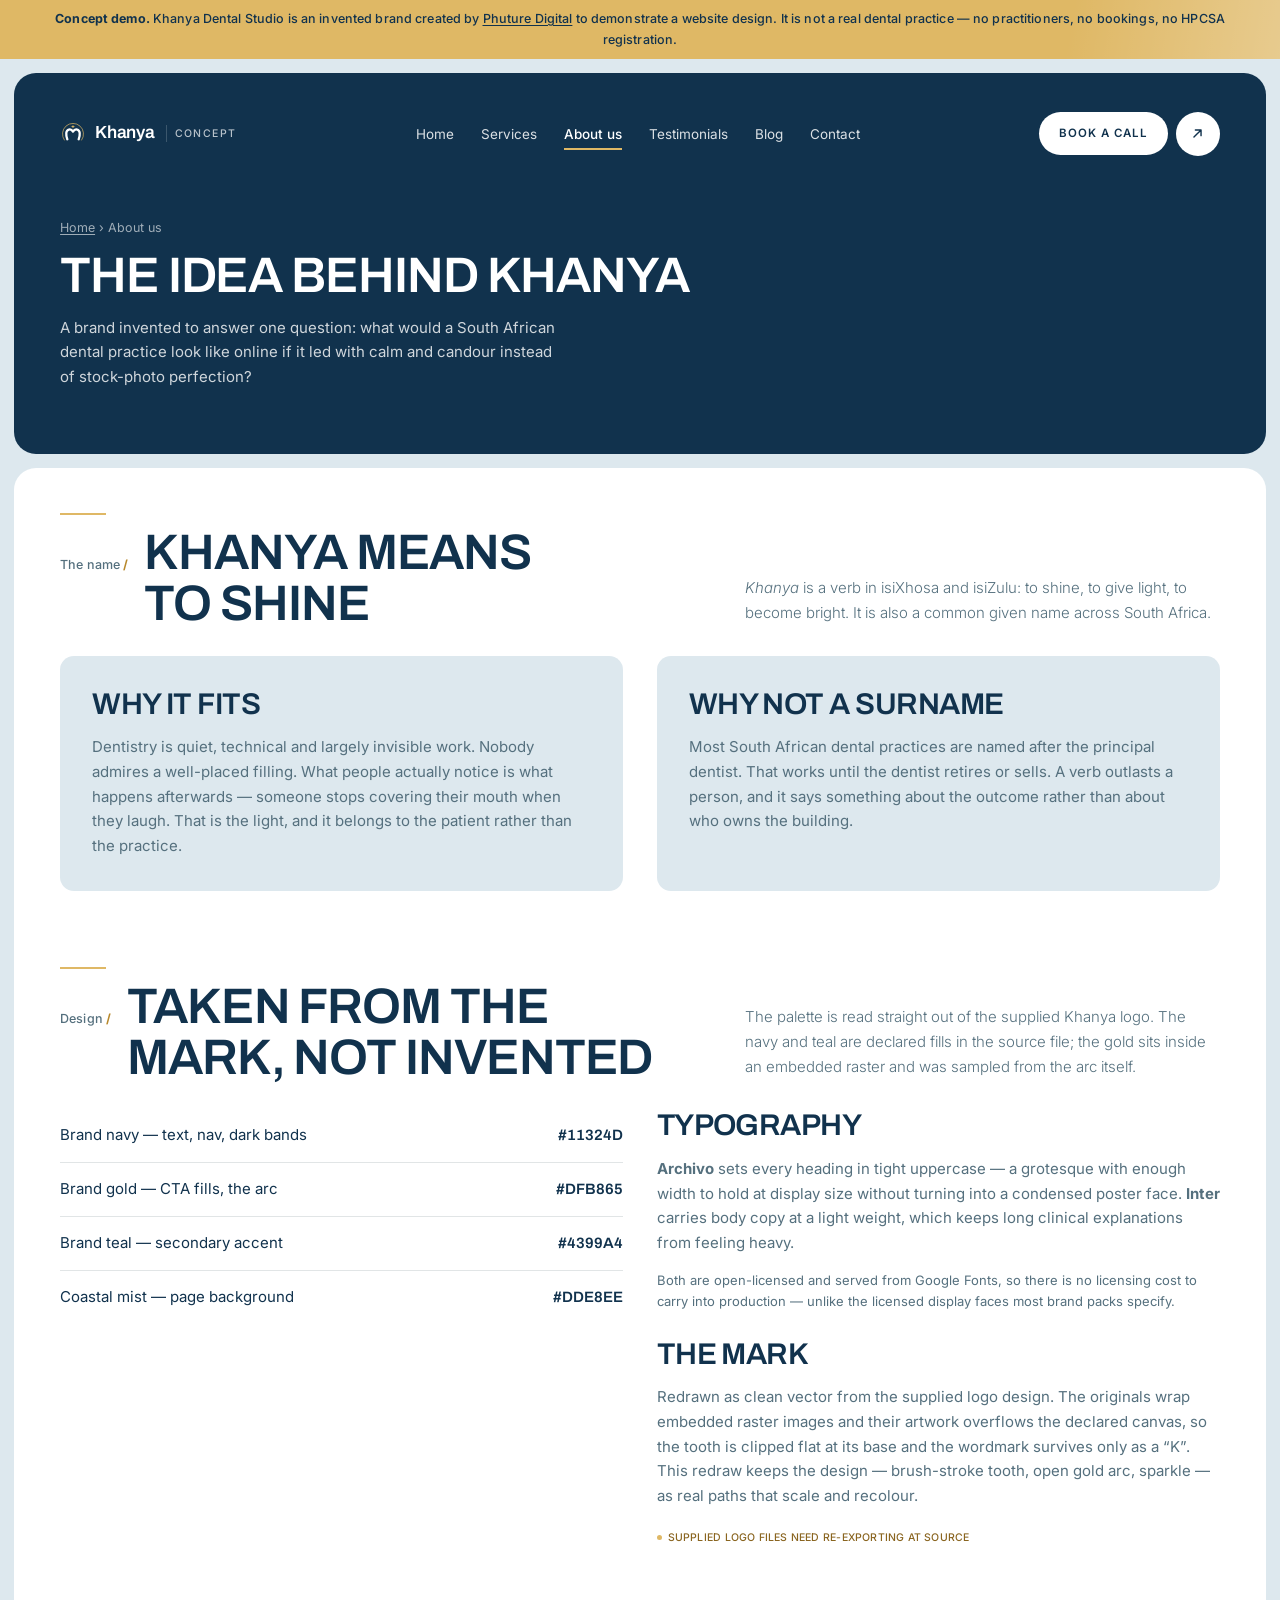
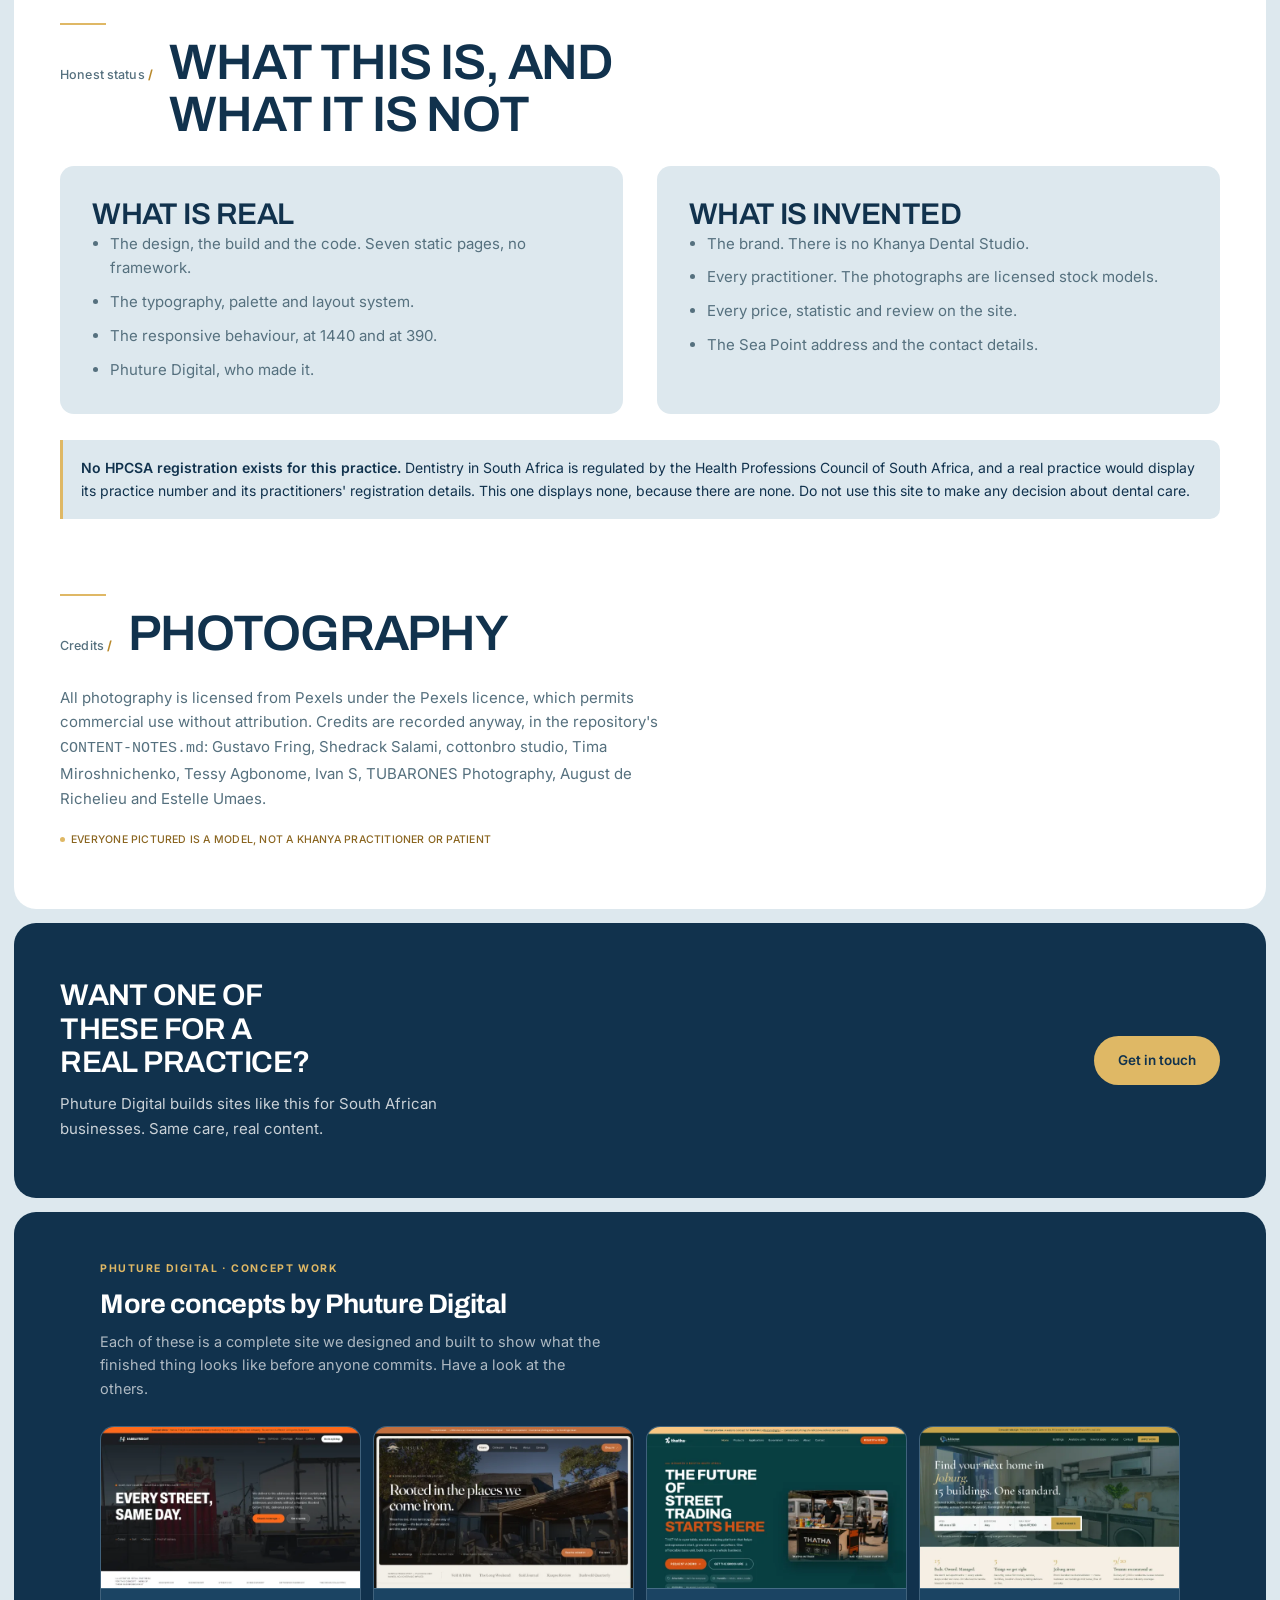
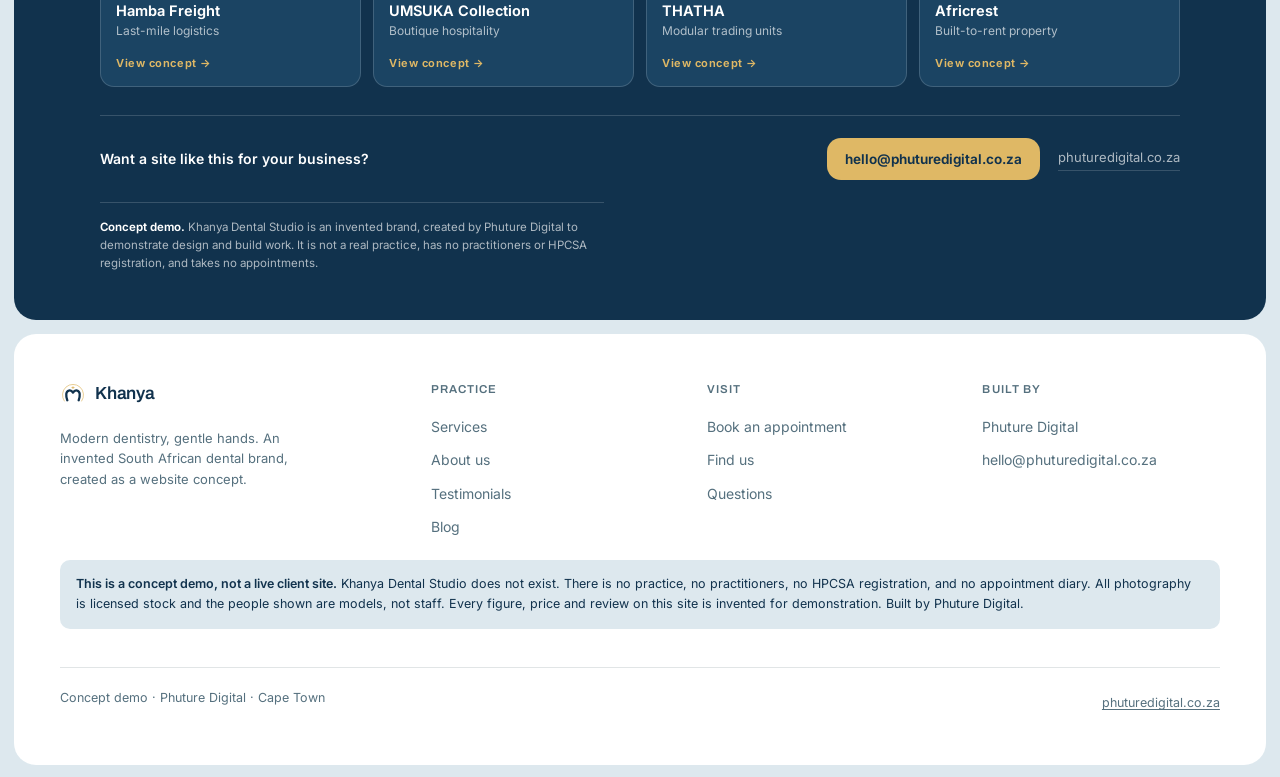
==== about.html @ 647b372c "Show a hero thumbnail on each cross-link card instead of a colour dot The dot carried no information" ====
<!doctype html>
<html lang="en-ZA">
<head>
<meta charset="utf-8" />
<meta name="viewport" content="width=device-width, initial-scale=1" />
<title>About — Khanya Dental Studio · Concept demo</title>
<meta name="description" content="What Khanya Dental Studio is, what it is not, and how this concept demo was built by Phuture Digital." />
<meta name="robots" content="noindex, nofollow" />
<link rel="icon" href="assets/favicon.svg" type="image/svg+xml" />
<link rel="preconnect" href="https://fonts.googleapis.com" />
<link rel="preconnect" href="https://fonts.gstatic.com" crossorigin />
<link rel="stylesheet" href="https://fonts.googleapis.com/css2?family=Archivo:wght@500;600;700&family=Inter:wght@300;400;500;600&display=swap" />
<link rel="stylesheet" href="styles.css" />
<script>/* Stamped before first paint so CSS can hide scroll-reveal targets without a flash. No-JS visitors keep the full page. */document.documentElement.className += ' js';</script>
</head>
<body>
<a class="skip" href="#main">Skip to content</a>

<div class="demo-banner">
  <strong>Concept demo.</strong> Khanya Dental Studio is an invented brand created by
  <a href="https://www.phuturedigital.co.za" rel="noopener">Phuture Digital</a> to demonstrate a website design.
  It is not a real dental practice &mdash; no practitioners, no bookings, no HPCSA registration.
</div>

<div class="shell">
  <header class="page-head">
    <nav class="hero-nav" aria-label="Primary">
      <a class="brand" href="index.html" aria-label="Khanya Dental Studio — home">
        <svg viewBox="0 0 64 64" aria-hidden="true"><path d="M10.7 46.9A26 26 0 1 1 53.3 46.9" fill="none" stroke="#DFB865" stroke-width="1.7" stroke-linecap="round"/><path d="M32 8.2c0 4.2 1.6 5.8 5.8 5.8-4.2 0-5.8 1.6-5.8 5.8 0-4.2-1.6-5.8-5.8-5.8 4.2 0 5.8-1.6 5.8-5.8Z" fill="#DFB865"/><path d="M18 45c-4-12-4-22 4-24 5-1.2 8 1.8 10 5 2-3.2 5-6.2 10-5 8 2 8 12 4 24" fill="none" stroke="currentColor" stroke-width="5.6" stroke-linecap="round" stroke-linejoin="round"/></svg>
        Khanya<span class="brand-sub">Concept</span>
      </a>
      <div class="nav-links" id="nav-links">
        <a href="index.html">Home</a>
        <a href="services.html">Services</a>
        <a href="about.html" class="active">About us</a>
        <a href="testimonials.html">Testimonials</a>
        <a href="blog.html">Blog</a>
        <a href="contact.html">Contact</a>
      </div>
      <div class="nav-actions">
        <a class="btn btn-pill" href="contact.html">Book a call</a>
        <a class="btn-round" href="contact.html" aria-label="Book a call">
          <svg viewBox="0 0 24 24" fill="none" stroke="currentColor" stroke-width="2" stroke-linecap="round" stroke-linejoin="round" aria-hidden="true"><path d="M7 17 17 7M9 7h8v8"/></svg>
        </a>
        <button class="nav-toggle" type="button" aria-label="Menu" aria-expanded="false" aria-controls="nav-links">
          <svg viewBox="0 0 24 24" fill="none" stroke="currentColor" stroke-width="2" stroke-linecap="round" aria-hidden="true"><path d="M3 6h18M3 12h18M3 18h18"/></svg>
        </button>
      </div>
    </nav>

    <p class="crumb"><a href="index.html">Home</a> &rsaquo; About us</p>
    <h1 class="display-l">The idea behind Khanya</h1>
    <p>
      A brand invented to answer one question: what would a South African dental practice
      look like online if it led with calm and candour instead of stock-photo perfection?
    </p>
  </header>

  <main id="main">
    <div class="sheet">

      <section class="section" aria-labelledby="name-h">
        <div class="sec-head">
          <div class="sec-head-title">
            <span class="eyebrow">The name</span>
            <h2 class="display-l" id="name-h">Khanya means to shine</h2>
          </div>
          <p class="sec-head-copy">
            <em>Khanya</em> is a verb in isiXhosa and isiZulu: to shine, to give light, to
            become bright. It is also a common given name across South Africa.
          </p>
        </div>

        <div class="grid-2 mt-m">
          <div class="well">
            <h3 class="display-m">Why it fits</h3>
            <p class="muted mt-s">
              Dentistry is quiet, technical and largely invisible work. Nobody admires a
              well-placed filling. What people actually notice is what happens afterwards
              &mdash; someone stops covering their mouth when they laugh. That is the
              light, and it belongs to the patient rather than the practice.
            </p>
          </div>
          <div class="well">
            <h3 class="display-m">Why not a surname</h3>
            <p class="muted mt-s">
              Most South African dental practices are named after the principal dentist.
              That works until the dentist retires or sells. A verb outlasts a person, and
              it says something about the outcome rather than about who owns the building.
            </p>
          </div>
        </div>
      </section>

      <section class="section" aria-labelledby="design-h">
        <div class="sec-head">
          <div class="sec-head-title">
            <span class="eyebrow">Design</span>
            <h2 class="display-l" id="design-h">Taken from the mark, not invented</h2>
          </div>
          <p class="sec-head-copy">
            The palette is read straight out of the supplied Khanya logo. The navy and teal
            are declared fills in the source file; the gold sits inside an embedded raster
            and was sampled from the arc itself.
          </p>
        </div>

        <div class="grid-2 mt-m">
          <div>
            <div class="price-row"><span>Brand navy &mdash; text, nav, dark bands</span><span class="p">#11324D</span></div>
            <div class="price-row"><span>Brand gold &mdash; CTA fills, the arc</span><span class="p">#DFB865</span></div>
            <div class="price-row"><span>Brand teal &mdash; secondary accent</span><span class="p">#4399A4</span></div>
            <div class="price-row"><span>Coastal mist &mdash; page background</span><span class="p">#DDE8EE</span></div>
          </div>
          <div>
            <h3 class="display-m">Typography</h3>
            <p class="muted mt-s">
              <strong>Archivo</strong> sets every heading in tight uppercase &mdash; a
              grotesque with enough width to hold at display size without turning into a
              condensed poster face. <strong>Inter</strong> carries body copy at a light
              weight, which keeps long clinical explanations from feeling heavy.
            </p>
            <p class="muted small mt-s">
              Both are open-licensed and served from Google Fonts, so there is no licensing
              cost to carry into production &mdash; unlike the licensed display faces most
              brand packs specify.
            </p>
            <h3 class="display-m mt-m">The mark</h3>
            <p class="muted mt-s">
              Redrawn as clean vector from the supplied logo design. The originals wrap
              embedded raster images and their artwork overflows the declared canvas, so the
              tooth is clipped flat at its base and the wordmark survives only as a
              &ldquo;K&rdquo;. This redraw keeps the design &mdash; brush-stroke tooth,
              open gold arc, sparkle &mdash; as real paths that scale and recolour.
            </p>
            <p class="mt-s"><span class="placeholder-tag">Supplied logo files need re-exporting at source</span></p>
          </div>
        </div>
      </section>

      <!-- The honest-status section. Every concept build Phuture Digital ships
           carries one: it states plainly what does not exist, so the page can
           never be screenshotted into looking like a live practice. -->
      <section class="section" aria-labelledby="status-h">
        <div class="sec-head sec-head--wide">
          <div class="sec-head-title">
            <span class="eyebrow">Honest status</span>
            <h2 class="display-l" id="status-h">What this is, and what it is not</h2>
          </div>
        </div>

        <div class="grid-2 mt-m">
          <div class="well">
            <h3 class="display-m">What is real</h3>
            <ul class="mt-s" style="margin:0;padding-left:18px;color:var(--muted);display:flex;flex-direction:column;gap:9px">
              <li>The design, the build and the code. Seven static pages, no framework.</li>
              <li>The typography, palette and layout system.</li>
              <li>The responsive behaviour, at 1440 and at 390.</li>
              <li>Phuture Digital, who made it.</li>
            </ul>
          </div>
          <div class="well">
            <h3 class="display-m">What is invented</h3>
            <ul class="mt-s" style="margin:0;padding-left:18px;color:var(--muted);display:flex;flex-direction:column;gap:9px">
              <li>The brand. There is no Khanya Dental Studio.</li>
              <li>Every practitioner. The photographs are licensed stock models.</li>
              <li>Every price, statistic and review on the site.</li>
              <li>The Sea Point address and the contact details.</li>
            </ul>
          </div>
        </div>

        <div class="note-box mt-m">
          <b>No HPCSA registration exists for this practice.</b>
          Dentistry in South Africa is regulated by the Health Professions Council of South
          Africa, and a real practice would display its practice number and its
          practitioners' registration details. This one displays none, because there are
          none. Do not use this site to make any decision about dental care.
        </div>
      </section>

      <section class="section" aria-labelledby="credits-h">
        <div class="sec-head sec-head--wide">
          <div class="sec-head-title">
            <span class="eyebrow">Credits</span>
            <h2 class="display-l" id="credits-h">Photography</h2>
          </div>
        </div>
        <p class="muted mt-m" style="max-width:70ch">
          All photography is licensed from Pexels under the Pexels licence, which permits
          commercial use without attribution. Credits are recorded anyway, in the repository's
          <code>CONTENT-NOTES.md</code>: Gustavo Fring, Shedrack Salami, cottonbro studio,
          Tima Miroshnichenko, Tessy Agbonome, Ivan S, TUBARONES Photography,
          August de Richelieu and Estelle Umaes.
        </p>
        <p class="mt-s"><span class="placeholder-tag">Everyone pictured is a model, not a Khanya practitioner or patient</span></p>
      </section>

    </div>

    <section class="cta-band">
      <div>
        <h2 class="display-m">Want one of these for a real practice?</h2>
        <p>Phuture Digital builds sites like this for South African businesses. Same care, real content.</p>
      </div>
      <div class="btn-row">
        <a class="btn btn-gold" href="contact.html">Get in touch</a>
      </div>
    </section>
  </main>

  



<!-- pd-network:start -->
<section class="pd-network" aria-labelledby="pd-network-title">
  <div class="pd-network-inner">
    <p class="pd-network-eyebrow">Phuture Digital &middot; Concept work</p>
    <h2 class="pd-network-title" id="pd-network-title">More concepts by Phuture Digital</h2>
    <p class="pd-network-lede">Each of these is a complete site we designed and built to show what the finished thing looks like before anyone commits. Have a look at the others.</p>
    <ul class="pd-network-grid">
        <li class="pd-network-card">
          <a href="https://hamba-concept.phuturedigital.co.za">
            <img class="pd-network-thumb" src="/pd-concepts/hamba.webp" alt=""
                 width="640" height="400" loading="lazy" decoding="async">
            <span class="pd-network-body">
              <span class="pd-network-name">Hamba Freight</span>
              <span class="pd-network-sector">Last-mile logistics</span>
              <span class="pd-network-go">View concept &rarr;</span>
            </span>
          </a>
        </li>
        <li class="pd-network-card">
          <a href="https://umsuka-concept.phuturedigital.co.za">
            <img class="pd-network-thumb" src="/pd-concepts/umsuka.webp" alt=""
                 width="640" height="400" loading="lazy" decoding="async">
            <span class="pd-network-body">
              <span class="pd-network-name">UMSUKA Collection</span>
              <span class="pd-network-sector">Boutique hospitality</span>
              <span class="pd-network-go">View concept &rarr;</span>
            </span>
          </a>
        </li>
        <li class="pd-network-card">
          <a href="https://thatha-concept.phuturedigital.co.za">
            <img class="pd-network-thumb" src="/pd-concepts/thatha.webp" alt=""
                 width="640" height="400" loading="lazy" decoding="async">
            <span class="pd-network-body">
              <span class="pd-network-name">THATHA</span>
              <span class="pd-network-sector">Modular trading units</span>
              <span class="pd-network-go">View concept &rarr;</span>
            </span>
          </a>
        </li>
        <li class="pd-network-card">
          <a href="https://africrest-concept.phuturedigital.co.za">
            <img class="pd-network-thumb" src="/pd-concepts/africrest.webp" alt=""
                 width="640" height="400" loading="lazy" decoding="async">
            <span class="pd-network-body">
              <span class="pd-network-name">Africrest</span>
              <span class="pd-network-sector">Built-to-rent property</span>
              <span class="pd-network-go">View concept &rarr;</span>
            </span>
          </a>
        </li>
    </ul>
    <div class="pd-network-cta">
      <p>Want a site like this for your business?</p>
      <a class="pd-network-btn" href="mailto:hello@phuturedigital.co.za">hello@phuturedigital.co.za</a>
      <a class="pd-network-link" href="https://www.phuturedigital.co.za" rel="noopener">phuturedigital.co.za</a>
    </div>
    <p class="pd-network-mark"><strong>Concept demo.</strong> Khanya Dental Studio is an invented brand, created by Phuture Digital to demonstrate design and build work. It is not a real practice, has no practitioners or HPCSA registration, and takes no appointments.</p>
  </div>
</section>
<!-- pd-network:end -->

<footer class="foot">
    <div class="foot-top">
      <div>
        <a class="brand" href="index.html">
          <svg viewBox="0 0 64 64" aria-hidden="true"><path d="M10.7 46.9A26 26 0 1 1 53.3 46.9" fill="none" stroke="#DFB865" stroke-width="1.7" stroke-linecap="round"/><path d="M32 8.2c0 4.2 1.6 5.8 5.8 5.8-4.2 0-5.8 1.6-5.8 5.8 0-4.2-1.6-5.8-5.8-5.8 4.2 0 5.8-1.6 5.8-5.8Z" fill="#DFB865"/><path d="M18 45c-4-12-4-22 4-24 5-1.2 8 1.8 10 5 2-3.2 5-6.2 10-5 8 2 8 12 4 24" fill="none" stroke="currentColor" stroke-width="5.6" stroke-linecap="round" stroke-linejoin="round"/></svg>
          Khanya
        </a>
        <p class="small muted" style="margin-top:12px;max-width:34ch">
          Modern dentistry, gentle hands. An invented South African dental brand,
          created as a website concept.
        </p>
      </div>
      <div>
        <h4>Practice</h4>
        <ul>
          <li><a href="services.html">Services</a></li>
          <li><a href="about.html">About us</a></li>
          <li><a href="testimonials.html">Testimonials</a></li>
          <li><a href="blog.html">Blog</a></li>
        </ul>
      </div>
      <div>
        <h4>Visit</h4>
        <ul>
          <li><a href="contact.html">Book an appointment</a></li>
          <li><a href="contact.html#find">Find us</a></li>
          <li><a href="contact.html#faq">Questions</a></li>
        </ul>
      </div>
      <div>
        <h4>Built by</h4>
        <ul>
          <li><a href="https://www.phuturedigital.co.za" rel="noopener">Phuture Digital</a></li>
          <li><a href="mailto:hello@phuturedigital.co.za">hello@phuturedigital.co.za</a></li>
        </ul>
      </div>
    </div>

    <div class="concept-note">
      <strong>This is a concept demo, not a live client site.</strong>
      Khanya Dental Studio does not exist. There is no practice, no practitioners, no HPCSA
      registration, and no appointment diary. All photography is licensed stock and the people
      shown are models, not staff. Every figure, price and review on this site is invented for
      demonstration. Built by Phuture Digital.
    </div>

    <div class="foot-bottom">
      <span>Concept demo &middot; Phuture Digital &middot; Cape Town</span>
      <span><a href="https://www.phuturedigital.co.za" rel="noopener">phuturedigital.co.za</a></span>
    </div>
  </footer>
</div>

<script src="site.js"></script>
</body>
</html>
---- styles.css ----
/* ============================================================================
   KHANYA DENTAL STUDIO — concept demo stylesheet
   Hand-rolled, no framework, no build step. One file, loaded once.

   Khanya (isiXhosa/isiZulu): "to shine, to give light".

   Layout model: the page sits on a pale coastal mist. The hero is an inset
   rounded card floating on that mist; everything below it lives on a white
   "sheet" with the same corner radius. That inset-card structure is the single
   most load-bearing thing about the reference design — get the radius and the
   gutter right and the rest follows.
   ========================================================================= */

/* ---------- tokens -------------------------------------------------------- */
:root {
  /* Coastal clinical + gold. Blue-greys carry the clinical trust; the gold is
     the "shine" in the name and is reserved for CTAs and eyebrows so it never
     becomes decorative noise. */
  /* Taken from the supplied Khanya logo files, not invented. #11324D and
     #4399A4 are declared fills in the source SVG; the gold lives inside an
     embedded raster and was sampled at #DFB865 (see tools/sample-colours.mjs). */
  --ink:        #11324D;   /* brand navy — headings, nav, body text          */
  --ink-soft:   #1B4463;   /* raised surfaces on ink                          */
  --mist:       #DDE8EE;   /* page background                                 */
  --mist-deep:  #C6D8E1;   /* hairlines and wells on mist                     */
  --gold:       #DFB865;   /* brand gold — CTA fills, banner, the arc         */
  --gold-mid:   #B8892C;   /* gold for ICONS on white (stars, +) — 3.6:1      */
  --gold-deep:  #8A6520;   /* gold for TEXT on white — 5.2:1, passes AA       */
  --aloe:       #4399A4;   /* brand teal — secondary accent, icons            */
  --white:      #FFFFFF;
  --muted:      #55707E;   /* secondary text on white                         */
  --line:       rgba(12, 42, 51, .12);
  --line-light: rgba(255, 255, 255, .26);

  --radius:     22px;      /* the big card radius — hero and sheet must match */
  --radius-md:  14px;
  --radius-sm:  10px;
  --gutter:     14px;      /* mist visible around the cards                   */

  --shadow-card: 0 18px 40px -24px rgba(12, 42, 51, .45);
  --shadow-pop:  0 10px 30px -12px rgba(12, 42, 51, .32);

  --font-display: 'Archivo', 'Segoe UI', system-ui, sans-serif;
  --font-body:    'Inter', 'Segoe UI', system-ui, sans-serif;

  --wrap: 1320px;
}

/* ---------- reset --------------------------------------------------------- */
*, *::before, *::after { box-sizing: border-box; }

html { -webkit-text-size-adjust: 100%; scroll-behavior: smooth; }

body {
  margin: 0;
  background: var(--mist);
  color: var(--ink);
  font-family: var(--font-body);
  font-size: 15px;
  font-weight: 400;
  line-height: 1.65;
  -webkit-font-smoothing: antialiased;
}

img, svg { display: block; max-width: 100%; }

/* Any image that fills its column must let height follow the aspect ratio.
   The width/height ATTRIBUTES on these <img>s become CSS presentational hints,
   and `aspect-ratio` only resolves a MISSING dimension — so without this an
   attribute height wins, aspect-ratio silently does nothing, and object-fit
   crops the frame. Do not remove. */
img[width][height] { height: auto; }

/* Images that must FILL their box rather than follow their own ratio have to
   out-specify the guard above. `img[width][height]` scores (0,2,1) — two
   attribute selectors beat a lone class — so `.about-figure img` at (0,1,1)
   would lose and the fill would silently fail. Matching the attributes brings
   these to (0,3,1) and makes the intent explicit instead of leaving it resting
   on the fact that `position:absolute; inset:0` happens to stretch a replaced
   element on its own. */
.hero-slide[width][height],
.svc-card img[width][height],
.prac-tile img[width][height],
.about-figure img[width][height] { height: 100%; }

a { color: inherit; text-decoration: none; }
button { font: inherit; color: inherit; border: 0; background: none; cursor: pointer; }

h1, h2, h3, h4 {
  font-family: var(--font-display);
  font-weight: 600;
  letter-spacing: -.018em;
  margin: 0;
  text-wrap: balance;
}

p { margin: 0; }

.skip {
  position: absolute; left: -9999px;
  background: var(--ink); color: #fff; padding: 10px 16px; border-radius: 0 0 8px 0; z-index: 999;
}
.skip:focus { left: 0; top: 0; }

:focus-visible { outline: 3px solid var(--gold); outline-offset: 2px; border-radius: 4px; }

/* ---------- type scale ---------------------------------------------------- */
.display-xl {
  font-size: clamp(38px, 6.1vw, 74px);
  line-height: .95;
  letter-spacing: -.025em;
  text-transform: uppercase;
}
.display-l {
  font-size: clamp(27px, 3.9vw, 50px);
  line-height: 1.03;
  letter-spacing: -.022em;
  text-transform: uppercase;
}
.display-m {
  font-size: clamp(21px, 2.4vw, 30px);
  line-height: 1.12;
  text-transform: uppercase;
}

.lede    { font-size: 15.5px; line-height: 1.66; font-weight: 300; }
.small   { font-size: 13px; line-height: 1.6; }
.muted   { color: var(--muted); }

/* The "Our Features /" eyebrow. The trailing slash is drawn as content so the
   markup stays clean text. */
.eyebrow {
  font-size: 12.5px;
  font-weight: 500;
  color: var(--muted);
  letter-spacing: .01em;
  white-space: nowrap;
}
.eyebrow::after { content: ' /'; color: var(--gold-mid); font-weight: 700; }

/* ---------- layout -------------------------------------------------------- */
.shell { max-width: var(--wrap); margin: 0 auto; padding: var(--gutter); }

.sheet {
  background: var(--white);
  border-radius: var(--radius);
  margin-top: var(--gutter);
  padding: clamp(30px, 4.6vw, 66px) clamp(20px, 3.6vw, 54px);
}

.section + .section { margin-top: clamp(52px, 7vw, 104px); }

/* ---------- concept banner ------------------------------------------------
   Persistent on every page. This is the human-facing half of the concept
   labelling; the machine-facing half is the X-Robots-Tag: noindex header in
   vercel.json plus robots.txt. Both are required — the banner stops a person
   mistaking this for a real practice, the header stops Google surfacing a
   fictional dental clinic to someone actually searching for care. */
.demo-banner {
  background: var(--gold);
  color: var(--ink);
  text-align: center;
  padding: 9px 20px;
  font-size: 12.5px;
  font-weight: 500;
  letter-spacing: .01em;
}
.demo-banner strong { font-weight: 700; }
.demo-banner a { text-decoration: underline; text-underline-offset: 2px; }

/* ---------- buttons ------------------------------------------------------- */
.btn {
  display: inline-flex; align-items: center; gap: 9px;
  border-radius: 999px;
  font-family: var(--font-body);
  font-weight: 600;
  white-space: nowrap;
  transition: background-color .18s ease, color .18s ease, transform .18s ease;
}
.btn:active { transform: translateY(1px); }

.btn-pill {
  background: var(--white); color: var(--ink);
  padding: 12px 20px;
  font-size: 11.5px; text-transform: uppercase; letter-spacing: .085em;
}
.btn-pill:hover { background: var(--gold); }

.btn-gold { background: var(--gold); color: var(--ink); padding: 13px 24px; font-size: 13.5px; }
.btn-gold:hover { background: var(--gold-mid); color: #fff; }

.btn-ink { background: var(--ink); color: #fff; padding: 13px 24px; font-size: 13.5px; }
.btn-ink:hover { background: var(--ink-soft); }

.btn-ghost {
  background: var(--white); color: var(--ink);
  padding: 11px 20px; font-size: 13px;
  border: 1px solid var(--line);
}
.btn-ghost:hover { border-color: var(--ink); }

/* Circular icon button — the arrow beside the hero CTA, and the carousel
   controls. Fixed 44px so it clears the 44px touch-target minimum. */
.btn-round {
  width: 44px; height: 44px; flex: 0 0 44px;
  border-radius: 50%;
  display: inline-grid; place-items: center;
  background: var(--white); color: var(--ink);
  transition: background-color .18s ease, color .18s ease;
}
.btn-round svg { width: 17px; height: 17px; }
.btn-round:hover { background: var(--gold); }
.btn-round.is-dark { background: var(--ink); color: #fff; }
.btn-round.is-dark:hover { background: var(--gold); color: var(--ink); }
.btn-round.is-outline { background: transparent; border: 1px solid var(--line); }
.btn-round.is-outline:hover { background: var(--ink); color: #fff; }

/* ---------- hero ---------------------------------------------------------- */
.hero {
  position: relative;
  border-radius: var(--radius);
  overflow: hidden;
  min-height: clamp(560px, 84vh, 780px);
  display: flex;
  color: #fff;
  isolation: isolate;
}

/* Five slides stacked in one box, crossfaded. All are 1800x1200, so nothing
   shifts between them. Only the live slide is opaque; the rest stay in the
   DOM at opacity 0 rather than being swapped in, so there is no decode flash
   partway through the sequence. */
.hero-media { position: absolute; inset: 0; z-index: -2; overflow: hidden; }

.hero-slide {
  position: absolute; inset: 0;
  width: 100%; height: 100%;
  object-fit: cover;
  object-position: 62% center;   /* keep the patient in frame as it narrows */
  opacity: 0;
  transition: opacity 1.1s ease;
}
.hero-slide.is-live { opacity: 1; }

/* Two scrims, not one. The angled dark wash buys legibility for the headline
   on the left; the bottom fade keeps the chips and the practitioner card
   readable regardless of what the photograph is doing behind them. */
.hero::before,
.hero::after {
  content: ''; position: absolute; inset: 0; z-index: -1; pointer-events: none;
}
/* Tuned against the BRIGHTEST of the five slides, not the first one. The lede
   sits around the 55-80% band, where slide 4 is nearly white — so those stops
   carry more weight than a single-photograph hero would need. */
.hero::before {
  background: linear-gradient(101deg,
    rgba(5, 24, 30, .93) 0%,
    rgba(5, 24, 30, .78) 30%,
    rgba(5, 24, 30, .58) 54%,
    rgba(5, 24, 30, .46) 76%,
    rgba(5, 24, 30, .50) 100%);
}
.hero::after {
  background: linear-gradient(to top, rgba(5, 24, 30, .62) 0%, rgba(5, 24, 30, 0) 34%);
}

.hero-inner {
  position: relative;
  display: flex; flex-direction: column;
  width: 100%;
  padding: clamp(18px, 2vw, 26px);
  gap: 20px;
}

/* --- hero nav --- */
.hero-nav { display: flex; align-items: center; justify-content: space-between; gap: 24px; }

.brand {
  display: inline-flex; align-items: center; gap: 9px;
  font-family: var(--font-display); font-weight: 600; font-size: 17.5px;
  letter-spacing: -.015em; color: #fff;
}
/* No `color` here on purpose. The mark's tooth is stroked with currentColor,
   so it inherits white from .brand in the dark nav and navy from .brand in the
   light footer — one file, both contexts. The gold arc and sparkle are baked
   into the SVG since they are constant across both. */
.brand svg { width: 26px; height: 26px; flex: 0 0 26px; }
.brand .brand-sub {
  font-family: var(--font-body); font-size: 10.5px; font-weight: 500;
  letter-spacing: .14em; text-transform: uppercase; opacity: .7;
  align-self: center; padding-left: 8px; margin-left: 2px;
  border-left: 1px solid var(--line-light);
}

.nav-links { display: flex; align-items: center; gap: 27px; }
.nav-links a {
  font-size: 13.5px; color: rgba(255, 255, 255, .85);
  transition: color .16s ease;
}
.nav-links a:hover { color: #fff; }
.nav-links a.active { color: #fff; font-weight: 500; }

.nav-actions { display: flex; align-items: center; gap: 8px; }

.nav-toggle {
  display: none;
  width: 44px; height: 44px; border-radius: 50%;
  background: rgba(255, 255, 255, .16);
  border: 1px solid var(--line-light);
  color: #fff;
  place-items: center;
}
.nav-toggle svg { width: 20px; height: 20px; }

/* --- hero body --- */
.hero-body {
  margin-top: auto;
  display: grid;
  grid-template-columns: 1.2fr .8fr;
  align-items: end;
  gap: clamp(24px, 4vw, 56px);
}
.hero-body h1 { max-width: 15ch; }
/* The photograph is bright exactly where this paragraph sits, and the angled
   scrim alone was not carrying it. The shadow is doing accessibility work,
   not decoration — without it the lede fails contrast against the patient's
   face in the frame. */
.hero-lede {
  color: rgba(255, 255, 255, .94);
  max-width: 36ch;
  padding-bottom: 6px;
  text-shadow: 0 1px 14px rgba(5, 24, 30, .75);
}

/* --- hero foot: chips left, slider + practitioner card right --- */
.hero-foot {
  display: flex; align-items: flex-end; justify-content: space-between;
  gap: clamp(20px, 3vw, 40px);
  margin-top: clamp(26px, 4vw, 44px);
}

.chips { display: flex; flex-wrap: wrap; gap: 8px; max-width: 460px; }
.chip {
  border-radius: 999px;
  padding: 9px 17px;
  font-size: 12.5px;
  color: #fff;
  background: rgba(255, 255, 255, .14);
  border: 1px solid var(--line-light);
  backdrop-filter: blur(9px);
  -webkit-backdrop-filter: blur(9px);
  transition: background-color .18s ease, color .18s ease;
}
.chip:hover { background: rgba(255, 255, 255, .26); }
.chip.is-active { background: var(--white); color: var(--ink); font-weight: 500; }

.hero-aside { display: flex; flex-direction: column; gap: 14px; width: min(370px, 100%); }

/* Static slider furniture. It is deliberately non-functional: the reference
   shows a 5-slide carousel, but a concept demo that fakes a working carousel
   with one photograph is a small lie. The counter reads 01/05 and the control
   buttons are disabled with an explanatory title. */
.slider { display: flex; align-items: center; gap: 11px; font-size: 12px; color: rgba(255, 255, 255, .85); }
.slider-num { font-variant-numeric: tabular-nums; letter-spacing: .04em; }
.slider-track { flex: 1; height: 2px; background: rgba(255, 255, 255, .3); position: relative; overflow: hidden; }
/* Fills across the life of each slide, so the bar doubles as a countdown to
   the next one. Driven by a scaleX animation, not a width change. */
.slider-fill {
  position: absolute; inset: 0; background: #fff;
  transform: scaleX(0); transform-origin: left;
}
/* 26px, not the 22px this used to be: WCAG 2.2 SC 2.5.8 puts the floor for a
   standalone control at 24x24. */
.slider-btn {
  color: rgba(255, 255, 255, .8);
  width: 26px; height: 26px; flex: 0 0 26px;
  display: inline-grid; place-items: center;
}
.slider-btn svg { width: 14px; height: 14px; }
.slider-btn:hover { color: #fff; }
.slider-btn[disabled] { opacity: .45; cursor: not-allowed; }

/* --- practitioner card (hero) --- */
.prac-card {
  background: var(--white); color: var(--ink);
  border-radius: var(--radius-md);
  padding: 12px;
  display: flex; align-items: center; gap: 12px;
  box-shadow: var(--shadow-pop);
}
.prac-card img {
  width: 54px; height: 54px; flex: 0 0 54px;
  border-radius: 9px; object-fit: cover;
}
.prac-card-body { min-width: 0; }
.prac-card .name { font-family: var(--font-display); font-weight: 600; font-size: 14.5px; line-height: 1.25; }
.prac-card .role { font-size: 11.5px; color: var(--muted); }
.prac-card .meta {
  margin-top: 8px; padding-top: 8px; border-top: 1px solid var(--line);
  font-size: 11px; color: var(--muted);
}

/* The tag that keeps an invented profile honest. Used anywhere a real stock
   photograph sits next to a role — no real person's face gets an invented
   clinical credential attached to it on this build. */
.placeholder-tag {
  display: inline-flex; align-items: flex-start; gap: 6px;
  font-size: 10.5px; font-weight: 500; letter-spacing: .02em; line-height: 1.4;
  color: var(--gold-deep);
  text-transform: uppercase;
}
.placeholder-tag::before {
  content: ''; width: 5px; height: 5px; border-radius: 50%;
  background: var(--gold); flex: 0 0 5px; margin-top: .38em;
}

/* ---------- section heads ------------------------------------------------- */
.sec-head {
  display: grid;
  grid-template-columns: minmax(0, 1.15fr) minmax(0, .85fr);
  gap: clamp(22px, 3.4vw, 54px);
  align-items: end;
}
/* The eyebrow sits BESIDE the title, not above it — "Our services / DISCOVER
   OUR SIGNATURE…" reading as one line. nowrap keeps it there; the h2 needs
   min-width:0 so it may shrink rather than shove the eyebrow onto its own row. */
.sec-head-title { display: flex; gap: 16px; align-items: baseline; flex-wrap: nowrap; }
.sec-head-title .eyebrow { padding-top: 6px; flex: 0 0 auto; }
.sec-head-title h2 { min-width: 0; }
.sec-head-copy { color: var(--muted); font-weight: 300; padding-bottom: 4px; }
/* For heads with no supporting paragraph — otherwise the title is squeezed
   into the first column and the second sits visibly empty. */
.sec-head--wide { grid-template-columns: minmax(0, 1fr); }
.sec-head--wide h2 { max-width: 22ch; }

/* ---------- services ------------------------------------------------------ */
.svc-layout {
  display: grid;
  grid-template-columns: 232px minmax(0, 1fr);
  gap: clamp(20px, 3vw, 40px);
  margin-top: clamp(30px, 4vw, 52px);
  align-items: end;
}

.svc-side { display: flex; flex-direction: column; gap: 22px; }

.reviews { display: flex; align-items: center; gap: 12px; }
.avatars { display: flex; }
.avatars img {
  width: 36px; height: 36px; border-radius: 50%;
  object-fit: cover; border: 2px solid var(--white);
  margin-left: -11px;
}
.avatars img:first-child { margin-left: 0; }
.reviews-count { font-family: var(--font-display); font-weight: 600; font-size: 21px; line-height: 1.1; }
.reviews-label { font-size: 11.5px; color: var(--muted); }

.svc-cards { display: grid; grid-template-columns: repeat(3, minmax(0, 1fr)); gap: 15px; }

.svc-card {
  position: relative;
  border-radius: var(--radius-md);
  overflow: hidden;
  aspect-ratio: 1 / 1.06;
  display: block;
  isolation: isolate;
}
.svc-card img {
  position: absolute; inset: 0;
  width: 100%; height: 100%;
  object-fit: cover;
  z-index: -1;
  transition: transform .5s cubic-bezier(.2, .7, .3, 1);
}
.svc-card:hover img { transform: scale(1.05); }
/* Tight and strong at the very bottom rather than a tall soft wash — a
   gradient that climbs half the card reads as grey haze over the photograph
   instead of as a label backing. */
.svc-card::after {
  content: ''; position: absolute; inset: 0; z-index: -1; pointer-events: none;
  background: linear-gradient(to top,
    rgba(5, 24, 30, .88) 0%,
    rgba(5, 24, 30, .46) 18%,
    rgba(5, 24, 30, .06) 40%,
    rgba(5, 24, 30, 0) 58%);
}
.svc-card-label {
  position: absolute; inset: auto 0 0 0;
  padding: 15px;
  display: flex; align-items: flex-end; justify-content: space-between; gap: 10px;
  color: #fff;
}
.svc-card-label .t {
  font-family: var(--font-display); font-weight: 600; font-size: 15.5px;
  line-height: 1.15; text-transform: uppercase; letter-spacing: -.01em;
}
.svc-go {
  width: 28px; height: 28px; flex: 0 0 28px;
  border-radius: 50%;
  display: grid; place-items: center;
  background: rgba(255, 255, 255, .92); color: var(--ink);
}
.svc-go svg { width: 12px; height: 12px; }

.carousel-controls { display: flex; gap: 8px; }

/* ---------- about --------------------------------------------------------- */
/* stretch, not start: the figure column matches the height of the copy column
   so the image reaches the bottom of the row instead of leaving a well of dead
   white space beneath it. */
.about-layout {
  display: grid;
  grid-template-columns: minmax(0, .92fr) minmax(0, 1.08fr);
  gap: clamp(24px, 3.6vw, 52px);
  margin-top: clamp(28px, 4vw, 48px);
  align-items: stretch;
}
.about-figure {
  border-radius: var(--radius-md);
  overflow: hidden;
  min-height: 380px;
}
.about-figure img { width: 100%; object-fit: cover; }

.about-copy { display: flex; flex-direction: column; gap: 20px; }

.prac-pair { display: grid; grid-template-columns: repeat(2, minmax(0, 1fr)); gap: 13px; }
.prac-tile {
  position: relative; border-radius: var(--radius-md); overflow: hidden;
  aspect-ratio: 1 / .82; isolation: isolate;
}
.prac-tile img { position: absolute; inset: 0; width: 100%; height: 100%; object-fit: cover; z-index: -1; }
.prac-tile::after {
  content: ''; position: absolute; inset: 0; z-index: -1;
  background: linear-gradient(to top, rgba(5, 24, 30, .82) 0%, rgba(5, 24, 30, 0) 58%);
}
.prac-tile-label { position: absolute; inset: auto 0 0 0; padding: 12px; color: #fff; }
.prac-tile-label .name { font-family: var(--font-display); font-weight: 600; font-size: 13.5px; }
.prac-tile-label .role { font-size: 11px; opacity: .82; }

/* ---------- stats --------------------------------------------------------- */
.stats {
  display: grid; grid-template-columns: repeat(3, minmax(0, 1fr));
  gap: 20px;
  margin-top: clamp(30px, 4vw, 52px);
  padding-top: clamp(24px, 3vw, 36px);
  border-top: 1px solid var(--line);
}
.stat-n {
  font-family: var(--font-display); font-weight: 600;
  font-size: clamp(30px, 4.4vw, 46px); line-height: 1; letter-spacing: -.03em;
}
.stat-l {
  margin-top: 8px;
  font-size: 11px; text-transform: uppercase; letter-spacing: .09em; color: var(--muted);
}

/* Every invented figure on this build carries this caption. The reference
   design shows 98% / 50K / 4.9 as if audited; presenting invented numbers
   that way on a healthcare site is the kind of small fiction that outlives
   the demo. */
.stats-note {
  grid-column: 1 / -1;
  margin-top: 6px;
  font-size: 11.5px; color: var(--muted); font-style: italic;
}

/* ---------- generic content blocks --------------------------------------- */
.grid-2 { display: grid; grid-template-columns: repeat(2, minmax(0, 1fr)); gap: clamp(18px, 2.6vw, 34px); }
.grid-3 { display: grid; grid-template-columns: repeat(3, minmax(0, 1fr)); gap: clamp(16px, 2.2vw, 26px); }

.card {
  background: var(--white);
  border: 1px solid var(--line);
  border-radius: var(--radius-md);
  padding: clamp(20px, 2.4vw, 30px);
}
.card-icon {
  width: 40px; height: 40px; border-radius: 10px;
  display: grid; place-items: center;
  background: var(--mist); color: var(--ink);
  margin-bottom: 16px;
}
.card-icon svg { width: 20px; height: 20px; }
.card h3 { font-size: 17px; text-transform: none; letter-spacing: -.01em; }
.card p { margin-top: 9px; color: var(--muted); font-size: 14px; }

.well {
  background: var(--mist);
  border-radius: var(--radius-md);
  padding: clamp(20px, 2.6vw, 32px);
}

.note-box {
  background: var(--mist);
  border-left: 3px solid var(--gold);
  border-radius: 0 var(--radius-sm) var(--radius-sm) 0;
  padding: 16px 18px;
  font-size: 14px;
}
.note-box b { font-weight: 600; }

.btn-row { display: flex; flex-wrap: wrap; gap: 10px; align-items: center; }
.mt-s { margin-top: 14px; }
.mt-m { margin-top: 26px; }

/* ---------- price / service list ----------------------------------------- */
.price-row {
  display: flex; align-items: baseline; justify-content: space-between; gap: 16px;
  padding: 14px 0; border-bottom: 1px solid var(--line);
}
.price-row:last-child { border-bottom: 0; }
.price-row .p { font-family: var(--font-display); font-weight: 600; white-space: nowrap; }

/* ---------- testimonials -------------------------------------------------- */
.quote {
  background: var(--white); border: 1px solid var(--line);
  border-radius: var(--radius-md); padding: clamp(20px, 2.4vw, 28px);
  display: flex; flex-direction: column; gap: 16px;
}
.quote blockquote { margin: 0; font-size: 15.5px; line-height: 1.6; font-weight: 300; }
.quote figcaption { display: flex; align-items: center; gap: 11px; margin-top: auto; }
.quote figcaption img { width: 38px; height: 38px; border-radius: 50%; object-fit: cover; }

/* Invented testimonials get a monogram, never a stock face. Pairing a real
   photographed person with words they never said is a different and worse kind
   of fiction than an obviously invented initial. */
.monogram {
  width: 38px; height: 38px; flex: 0 0 38px;
  border-radius: 50%;
  display: grid; place-items: center;
  background: var(--mist); color: var(--ink);
  font-family: var(--font-display); font-weight: 600; font-size: 13px;
}
.stars { color: var(--gold-mid); font-size: 13px; letter-spacing: .12em; }

/* ---------- blog ---------------------------------------------------------- */
.post { display: flex; flex-direction: column; gap: 14px; }
.post-thumb { border-radius: var(--radius-md); overflow: hidden; }
.post-thumb img { width: 100%; height: auto; aspect-ratio: 3 / 2; object-fit: cover; }
.post-meta { font-size: 11.5px; text-transform: uppercase; letter-spacing: .08em; color: var(--muted); }
.post h3 { font-size: 18px; text-transform: none; letter-spacing: -.015em; }

/* ---------- forms --------------------------------------------------------- */
.field { display: flex; flex-direction: column; gap: 7px; margin-bottom: 16px; }
.field label { font-size: 12.5px; font-weight: 500; }
.field input, .field select, .field textarea {
  font: inherit; font-size: 14.5px;
  padding: 12px 13px;
  border: 1px solid var(--line);
  border-radius: var(--radius-sm);
  background: var(--white); color: var(--ink);
  width: 100%;
}
.field textarea { min-height: 120px; resize: vertical; }
.field input:focus, .field select:focus, .field textarea:focus { outline: 2px solid var(--gold); outline-offset: 0; border-color: transparent; }

/* ---------- FAQ ----------------------------------------------------------- */
details.faq { border-bottom: 1px solid var(--line); }
details.faq summary {
  cursor: pointer; padding: 15px 0; font-weight: 500; font-size: 15px;
  list-style: none; display: flex; justify-content: space-between; gap: 16px; align-items: center;
}
details.faq summary::-webkit-details-marker { display: none; }
details.faq summary::after { content: '+'; font-size: 20px; color: var(--gold-mid); line-height: 1; }
details.faq[open] summary::after { content: '\2212'; }
details.faq p { padding-bottom: 16px; color: var(--muted); font-size: 14px; }

/* ---------- CTA band ------------------------------------------------------ */
.cta-band {
  background: var(--ink); color: #fff;
  border-radius: var(--radius);
  margin-top: var(--gutter);
  padding: clamp(32px, 4.4vw, 64px) clamp(22px, 3.6vw, 54px);
  display: flex; align-items: center; justify-content: space-between;
  gap: clamp(20px, 3vw, 40px); flex-wrap: wrap;
}
.cta-band h2 { max-width: 18ch; }
.cta-band p { color: rgba(255, 255, 255, .78); max-width: 44ch; margin-top: 12px; }

/* ---------- footer -------------------------------------------------------- */
.foot {
  margin-top: var(--gutter);
  background: var(--white);
  border-radius: var(--radius);
  padding: clamp(28px, 3.6vw, 46px) clamp(20px, 3.6vw, 54px);
}
.foot-top {
  display: grid; grid-template-columns: 1.4fr 1fr 1fr 1fr;
  gap: clamp(20px, 3vw, 40px);
}
.foot .brand { color: var(--ink); }
.foot h4 {
  font-size: 11.5px; text-transform: uppercase; letter-spacing: .09em;
  color: var(--muted); font-weight: 600; margin-bottom: 12px;
}
.foot ul { list-style: none; margin: 0; padding: 0; display: flex; flex-direction: column; gap: 2px; }
/* inline-block + vertical padding takes these from a 17px text box to a 25px
   tap target. They are standalone navigation links, so the WCAG inline-in-prose
   exception does not cover them. */
.foot ul a { font-size: 14px; color: var(--muted); display: inline-block; padding: 4px 0; }
.foot ul a:hover { color: var(--ink); }
.foot-bottom {
  margin-top: clamp(26px, 3vw, 40px);
  padding-top: 20px;
  border-top: 1px solid var(--line);
  display: flex; justify-content: space-between; gap: 16px; flex-wrap: wrap;
  font-size: 12.5px; color: var(--muted);
}
/* Standalone (its span holds nothing else), so it needs the 24px floor rather
   than the inline-in-prose exception. */
.foot-bottom a { text-decoration: underline; text-underline-offset: 2px; display: inline-block; padding: 5px 0; }

/* The standing concept disclosure. Repeated in the footer of every page so it
   survives someone deep-linking past the banner at the top. */
.concept-note {
  margin-top: 18px;
  background: var(--mist);
  border-radius: var(--radius-sm);
  padding: 14px 16px;
  font-size: 12.5px; color: var(--ink);
}
.concept-note strong { font-weight: 600; }

/* ---------- page header (inner pages) ------------------------------------ */
.page-head {
  background: var(--ink); color: #fff;
  border-radius: var(--radius);
  padding: clamp(26px, 3vw, 40px) clamp(20px, 3.6vw, 54px) clamp(38px, 5vw, 68px);
}
.page-head .hero-nav { margin-bottom: clamp(34px, 5vw, 62px); }
.page-head .crumb { font-size: 12.5px; color: rgba(255, 255, 255, .6); margin-bottom: 12px; }
.page-head .crumb a { text-decoration: underline; text-underline-offset: 2px; }
.page-head p { color: rgba(255, 255, 255, .8); max-width: 56ch; margin-top: 14px; }

/* ============================================================================
   RESPONSIVE
   Breakpoints mirror the THATHA build: 1080 / 980 / 640.
   ========================================================================= */

@media (max-width: 1080px) {
  .hero-body { grid-template-columns: 1fr; align-items: start; gap: 20px; }
  .hero-body h1 { max-width: 15ch; }
  .hero-lede { max-width: 52ch; }
  .svc-layout { grid-template-columns: 1fr; align-items: start; }
  .svc-side { flex-direction: row; align-items: center; justify-content: space-between; gap: 16px; }
  .foot-top { grid-template-columns: 1fr 1fr; }
}

@media (max-width: 980px) {
  /* The horizontal nav no longer fits beside the brand and the CTA. Collapse
     it behind the toggle and stack it under the bar when open. */
  .nav-toggle { display: grid; }
  .nav-links {
    display: none;
    position: absolute; top: calc(100% + 10px); left: 0; right: 0;
    flex-direction: column; align-items: stretch; gap: 0;
    background: var(--ink);
    border-radius: var(--radius-md);
    padding: 8px;
    box-shadow: var(--shadow-card);
    z-index: 40;
  }
  .nav-links.open { display: flex; }
  .nav-links a { padding: 12px 14px; border-radius: var(--radius-sm); font-size: 15px; }
  .nav-links a:hover, .nav-links a.active { background: rgba(255, 255, 255, .09); }
  .hero-nav { position: relative; }

  .hero-foot { flex-direction: column; align-items: stretch; }
  .hero-aside { width: 100%; }
  .chips { max-width: none; }

  .sec-head { grid-template-columns: 1fr; align-items: start; gap: 16px; }
  /* Below this width the eyebrow no longer has room beside the title, so let
     it wrap onto its own line rather than crushing the heading. */
  .sec-head-title { flex-wrap: wrap; gap: 6px; }
  .sec-head-title .eyebrow { padding-top: 0; flex-basis: 100%; }
  .about-layout { grid-template-columns: 1fr; }
  .about-figure { min-height: 0; }
  .about-figure img[width][height] { height: auto; aspect-ratio: 4 / 3; }
  .grid-3 { grid-template-columns: 1fr 1fr; }
  .cta-band { flex-direction: column; align-items: flex-start; }
}

@media (max-width: 640px) {
  body { font-size: 14.5px; }
  :root { --radius: 16px; --gutter: 10px; }

  .hero { min-height: 0; }
  .hero-inner { padding-top: 16px; padding-bottom: 20px; }
  .hero-body { margin-top: clamp(118px, 26vw, 190px); }
  .hero-slide { object-position: 72% center; }

  .svc-cards { grid-template-columns: 1fr; }
  .svc-card { aspect-ratio: 3 / 2; }
  .svc-side { flex-direction: column; align-items: flex-start; }

  .grid-2, .grid-3 { grid-template-columns: 1fr; }
  .prac-pair { grid-template-columns: 1fr 1fr; }
  .stats { grid-template-columns: 1fr; gap: 18px; text-align: left; }
  .foot-top { grid-template-columns: 1fr; }

  /* The nav bar runs ~37px past a 390px viewport otherwise. The round arrow
     button is the thing to drop: it points at the same destination as the
     "Book a call" pill beside it, so losing it costs nothing, whereas hiding
     the CTA itself would remove the page's primary action on the devices most
     likely to use it. (index.html hid this defect because .hero clips its
     overflow; .page-head does not, which is how it surfaced.) */
  .hero-nav { gap: 12px; }
  .nav-actions .btn-round { display: none; }
  .nav-actions .btn-pill { padding: 11px 15px; font-size: 10.5px; letter-spacing: .06em; }
  .brand { font-size: 16px; }
  .brand .brand-sub { font-size: 9.5px; letter-spacing: .1em; padding-left: 6px; }

  /* Comfortable touch targets. */
  .nav-links a { padding: 14px; }
  .chip { padding: 11px 18px; }
  .field input, .field select, .field textarea { padding: 14px 15px; font-size: 16px; }
  details.faq summary { padding: 17px 0; }
}

/* Below ~420px the nav bar cannot hold the brand lockup, its "Concept" chip,
   the CTA and the menu toggle at once — it ran 46px past a 320px viewport.
   The chip is the right thing to drop: the gold banner directly above it
   already says "Concept demo" in full, so no labelling is lost. */
@media (max-width: 420px) {
  .brand .brand-sub { display: none; }
  .page-head,
  .sheet,
  .foot,
  .cta-band { padding-left: 16px; padding-right: 16px; }
  .display-xl { font-size: clamp(32px, 9vw, 40px); }
}

/* ============================================================================
   MOTION
   Everything here is transform/opacity only, so it composites on the GPU and
   never triggers layout. All of it is switched off wholesale by the
   prefers-reduced-motion block at the bottom of this file.
   ========================================================================= */

@keyframes rise      { from { opacity: 0; transform: translateY(26px); } to { opacity: 1; transform: none; } }
@keyframes riseSm    { from { opacity: 0; transform: translateY(14px); } to { opacity: 1; transform: none; } }
@keyframes fadeIn    { from { opacity: 0; } to { opacity: 1; } }
@keyframes floaty    { 0%, 100% { transform: translateY(0); } 50% { transform: translateY(-6px); } }
@keyframes sheen     { 0% { background-position: -220% 0; } 100% { background-position: 220% 0; } }
@keyframes growLine  { from { transform: scaleX(0); } to { transform: scaleX(1); } }

/* Each slide slowly pushes in while it is on screen — a Ken Burns, restarted
   per slide. The 8s duration deliberately outlasts the 6.5s the slide is up,
   so the zoom never reaches its end and never visibly stalls. */
@keyframes slideZoom {
  from { transform: scale(1.10); }
  to   { transform: scale(1.005); }
}
.hero-slide.is-live { animation: slideZoom 8s ease-out both; will-change: transform; }

/* The progress bar is the slide's own countdown, so its duration must match
   the autoplay interval in site.js. Both are 6.5s — change them together. */
@keyframes trackFill { from { transform: scaleX(0); } to { transform: scaleX(1); } }
.slider-fill.is-running { animation: trackFill 6.5s linear both; }

/* Hovering the hero, or focusing anything inside it, holds the current slide.
   The bar freezes with it, so the pause is visible rather than merely felt. */
.hero.is-held .slider-fill.is-running,
.hero.is-held .hero-slide.is-live { animation-play-state: paused; }

/* Chips double as slide indicators: the one matching the live slide lights up,
   and hovering one jumps straight to its slide. They stay real links to their
   service section, so nothing is lost to anyone who just wants to click through. */
.chip { transition: background-color .18s ease, color .18s ease, transform .18s ease; }

/* --- hero entrance, staggered ---
   Pure CSS with `both` fill, so it runs even with JS disabled. */
.hero-nav      { animation: riseSm .7s cubic-bezier(.2,.7,.25,1) .05s both; }
.hero-body h1  { animation: rise   .9s cubic-bezier(.2,.7,.25,1) .18s both; }
.hero-lede     { animation: rise   .9s cubic-bezier(.2,.7,.25,1) .32s both; }
.chips         { animation: rise   .8s cubic-bezier(.2,.7,.25,1) .44s both; }
.hero-aside    { animation: rise   .8s cubic-bezier(.2,.7,.25,1) .54s both; }
.page-head .crumb { animation: riseSm .6s ease .1s both; }
.page-head h1     { animation: rise   .8s cubic-bezier(.2,.7,.25,1) .18s both; }
.page-head > p    { animation: rise   .8s cubic-bezier(.2,.7,.25,1) .3s both; }

/* Each chip arrives just after the one before it. */
.chip { animation: riseSm .55s cubic-bezier(.2,.7,.25,1) both; animation-delay: calc(.5s + var(--i, 0) * 60ms); }

/* The practitioner card breathes, which stops the hero feeling like a poster. */
.prac-card { animation: rise .8s cubic-bezier(.2,.7,.25,1) .54s both, floaty 7s ease-in-out 1.4s infinite; }

/* --- scroll reveal ---
   The `.js` class is stamped on <html> by an inline script in <head>, before
   first paint. Hiding these only under `.js` means a visitor without
   JavaScript sees the full page rather than a blank one, and a visitor with it
   never sees a flash of un-hidden content. */
.js .sec-head,
.js .card,
.js .well,
.js .svc-card,
.js .about-figure,
.js .about-copy,
.js .prac-pair,
.js .stat,
.js .stats-note,
.js .quote,
.js .post,
.js .note-box,
.js .price-row,
.js .cta-band,
.js .foot-top,
.js .reviews {
  opacity: 0;
  transform: translateY(26px);
  transition: opacity .8s cubic-bezier(.2,.7,.25,1), transform .8s cubic-bezier(.2,.7,.25,1);
  transition-delay: var(--rd, 0ms);
}
/* Placed after the block above so it wins on source order at equal specificity. */
.js .is-in { opacity: 1; transform: none; }

/* --- hover life --- */
.card, .quote, .well, .post-thumb, .prac-tile {
  transition: transform .38s cubic-bezier(.2,.7,.25,1), box-shadow .38s ease;
}
.card:hover, .quote:hover, .well:hover { transform: translateY(-5px); box-shadow: var(--shadow-card); }
.post:hover .post-thumb { transform: translateY(-5px); box-shadow: var(--shadow-card); }
.prac-tile:hover { transform: translateY(-4px); }

.chip:hover { transform: translateY(-2px); }
.btn-pill:hover, .btn-gold:hover, .btn-ink:hover, .btn-ghost:hover { transform: translateY(-2px); }
.btn-round:hover { transform: translateY(-2px) rotate(8deg); }

/* The corner arrow leans out of the card on hover. */
.svc-go { transition: transform .32s cubic-bezier(.2,.7,.25,1), background-color .3s ease; }
.svc-card:hover .svc-go { transform: translate(3px, -3px); background: var(--gold); }
.svc-card-label .t { transition: transform .32s cubic-bezier(.2,.7,.25,1); }
.svc-card:hover .svc-card-label .t { transform: translateY(-3px); }

/* Nav links grow an underline from the centre. */
.nav-links a { position: relative; }
.nav-links a::after {
  content: ''; position: absolute; left: 0; right: 0; bottom: -5px; height: 1.5px;
  background: var(--gold); transform: scaleX(0); transform-origin: center;
  transition: transform .3s cubic-bezier(.2,.7,.25,1);
}
.nav-links a:hover::after, .nav-links a.active::after { transform: scaleX(1); }

/* A slow highlight travelling across the concept banner. It is the one piece
   of the page that must never be skimmed past, so it earns the motion. */
.demo-banner {
  background-image: linear-gradient(100deg,
    rgba(255, 255, 255, 0) 38%,
    rgba(255, 255, 255, .42) 50%,
    rgba(255, 255, 255, 0) 62%);
  background-size: 220% 100%;
  background-repeat: no-repeat;
  animation: sheen 7s ease-in-out 1.6s infinite;
}

/* Section headings draw a short gold rule as they arrive. */
.sec-head-title { position: relative; }
.js .sec-head.is-in .sec-head-title::before {
  content: ''; position: absolute; left: 0; top: -14px; width: 46px; height: 2px;
  background: var(--gold); transform-origin: left;
  animation: growLine .7s cubic-bezier(.2,.7,.25,1) .15s both;
}

/* Reading-progress bar. Width is driven from JS via a custom property, so the
   browser only ever re-composites a transform. */
.progress {
  position: fixed; top: 0; left: 0; right: 0; height: 3px; z-index: 200;
  background: var(--gold); transform-origin: left;
  transform: scaleX(var(--p, 0));
  transition: transform .12s linear;
  pointer-events: none;
}

/* Counting numbers must not reflow the row as digits change width. */
.stat-n { font-variant-numeric: tabular-nums; }

/* ---------- motion / print ------------------------------------------------ */
/* Someone who has asked their OS for less motion gets none of it. Critically,
   the reveal targets are forced back to visible — killing the transition
   without this would leave them stuck at opacity:0 and hide the page. */
@media (prefers-reduced-motion: reduce) {
  html { scroll-behavior: auto; }
  *, *::before, *::after {
    animation-duration: .01ms !important;
    animation-iteration-count: 1 !important;
    transition-duration: .01ms !important;
    animation-delay: 0ms !important;
    transition-delay: 0ms !important;
  }
  .js .sec-head, .js .card, .js .well, .js .svc-card, .js .about-figure,
  .js .about-copy, .js .prac-pair, .js .stat, .js .stats-note, .js .quote,
  .js .post, .js .note-box, .js .price-row, .js .cta-band, .js .foot-top,
  .js .reviews {
    opacity: 1 !important;
    transform: none !important;
  }
  .hero-slide, .prac-card, .demo-banner { animation: none !important; }
  /* No autoplay under reduced motion (site.js enforces that), so the countdown
     bar would sit empty and lie. Show it filled instead. */
  .slider-fill { transform: scaleX(1) !important; }
  .hero-slide { transition: none !important; }
  .svc-card:hover img,
  .card:hover, .quote:hover, .well:hover, .prac-tile:hover,
  .btn-round:hover, .chip:hover { transform: none; }
  .progress { display: none; }
}

@media print {
  .hero-nav, .demo-banner, .nav-toggle, .cta-band, .carousel-controls, .slider, .progress { display: none !important; }
  /* Reveal targets must print, whether or not they were scrolled into view. */
  .js * { opacity: 1 !important; transform: none !important; animation: none !important; }
  body { background: #fff; }
  .sheet, .foot, .hero { box-shadow: none; border-radius: 0; }
}

/* pd-network:start */
/* Shared cross-link block across the Phuture Digital concept sites. Same markup and
   rhythm everywhere; the palette below maps this site's own tokens onto it. */
.pd-network {
  background: #11324D;
  color: rgba(255,255,255,.66);
  font-family: inherit;
  padding: clamp(34px, 4vw, 48px) clamp(20px, 3.6vw, 54px);
  border-radius: var(--radius);
  margin-top: var(--gutter);
}
.pd-network-inner { max-width: 1080px; margin: 0 auto; }
.pd-network-eyebrow {
  font-size: 10.5px; letter-spacing: .15em; text-transform: uppercase;
  color: #DFB865; font-weight: 700; margin: 0 0 12px;
}
.pd-network-title {
  font-family: 'Archivo', 'Segoe UI', system-ui, sans-serif;
  font-size: clamp(21px, 2.5vw, 27px); line-height: 1.15; letter-spacing: -.015em;
  color: #ffffff; font-weight: 700; margin: 0 0 10px; text-wrap: balance;
}
.pd-network-lede {
  font-size: 14.5px; line-height: 1.6; max-width: 56ch;
  color: rgba(255,255,255,.66); margin: 0 0 26px;
}
.pd-network-grid {
  list-style: none; margin: 0 0 28px; padding: 0;
  display: grid; grid-template-columns: repeat(auto-fit, minmax(200px, 1fr)); gap: 12px;
}
.pd-network-card { margin: 0; }
.pd-network-card a {
  display: flex; flex-direction: column; height: 100%;
  padding: 0; overflow: hidden; text-decoration: none;
  background: #1B4463; border: 1px solid rgba(255,255,255,.16); border-radius: 14px;
  transition: border-color .18s ease, transform .18s ease, background .18s ease;
}
.pd-network-card a:hover,
.pd-network-card a:focus-visible {
  border-color: #DFB865; background: #22506F; transform: translateY(-2px);
}
.pd-network-card a:focus-visible { outline: 2px solid #DFB865; outline-offset: 2px; }
/* height:auto is required, not optional: the width/height attributes on the <img>
   would otherwise pin the height and defeat aspect-ratio. */
.pd-network-thumb {
  display: block; width: 100%; height: auto;
  aspect-ratio: 16 / 10; object-fit: cover; object-position: top center;
  background: #22506F; border-bottom: 1px solid rgba(255,255,255,.16);
}
.pd-network-card a:hover .pd-network-thumb { opacity: .92; }
.pd-network-body { display: flex; flex-direction: column; gap: 3px; flex: 1; padding: 13px 15px 14px; }
.pd-network-name { color: #ffffff; font-size: 14.5px; font-weight: 650; line-height: 1.25; }
.pd-network-sector { color: rgba(255,255,255,.66); font-size: 12px; line-height: 1.4; }
.pd-network-go {
  color: #DFB865; font-size: 11px; letter-spacing: .05em; font-weight: 650;
  margin-top: auto; padding-top: 11px;
}
.pd-network-cta {
  display: flex; flex-wrap: wrap; align-items: center; gap: 12px 18px;
  padding-top: 22px; border-top: 1px solid rgba(255,255,255,.16);
}
.pd-network-cta p { margin: 0 auto 0 0; font-size: 14px; color: #ffffff; font-weight: 600; }
.pd-network-btn {
  background: #DFB865; color: #11324D; text-decoration: none;
  padding: 10px 18px; border-radius: 14px; font-size: 13.5px; font-weight: 650;
}
.pd-network-btn:hover { opacity: .9; }
.pd-network-link {
  color: rgba(255,255,255,.66); text-decoration: none; font-size: 13px;
  border-bottom: 1px solid rgba(255,255,255,.16); padding-bottom: 2px;
}
.pd-network-link:hover { color: #ffffff; }
.pd-network-mark {
  margin: 22px 0 0; padding-top: 16px; border-top: 1px solid rgba(255,255,255,.16);
  font-size: 11.5px; line-height: 1.55; color: rgba(255,255,255,.66); max-width: 72ch;
}
.pd-network-mark strong { color: #ffffff; font-weight: 650; }
@media (max-width: 560px) {
  .pd-network-cta p { margin-right: 0; width: 100%; }
}
@media (prefers-reduced-motion: reduce) {
  .pd-network-card a { transition: none; }
  .pd-network-card a:hover { transform: none; }
}
/* pd-network:end */
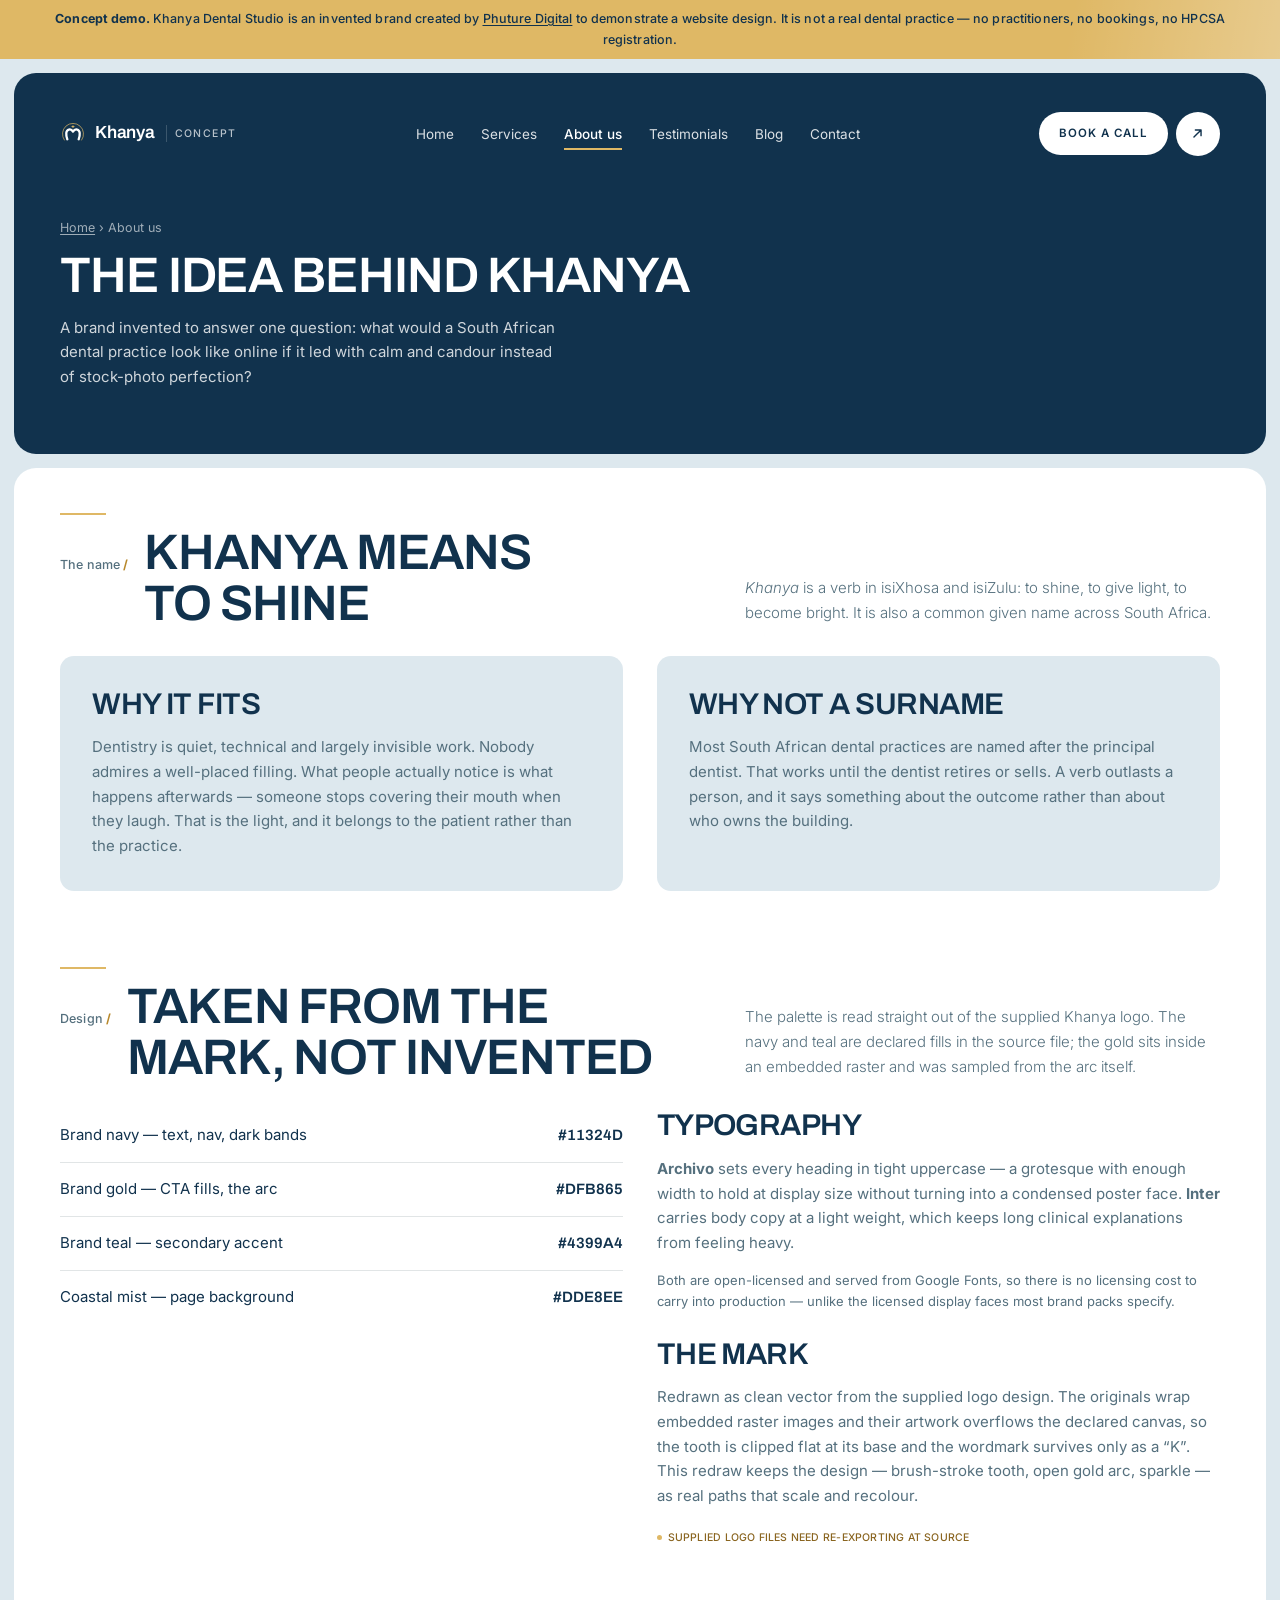
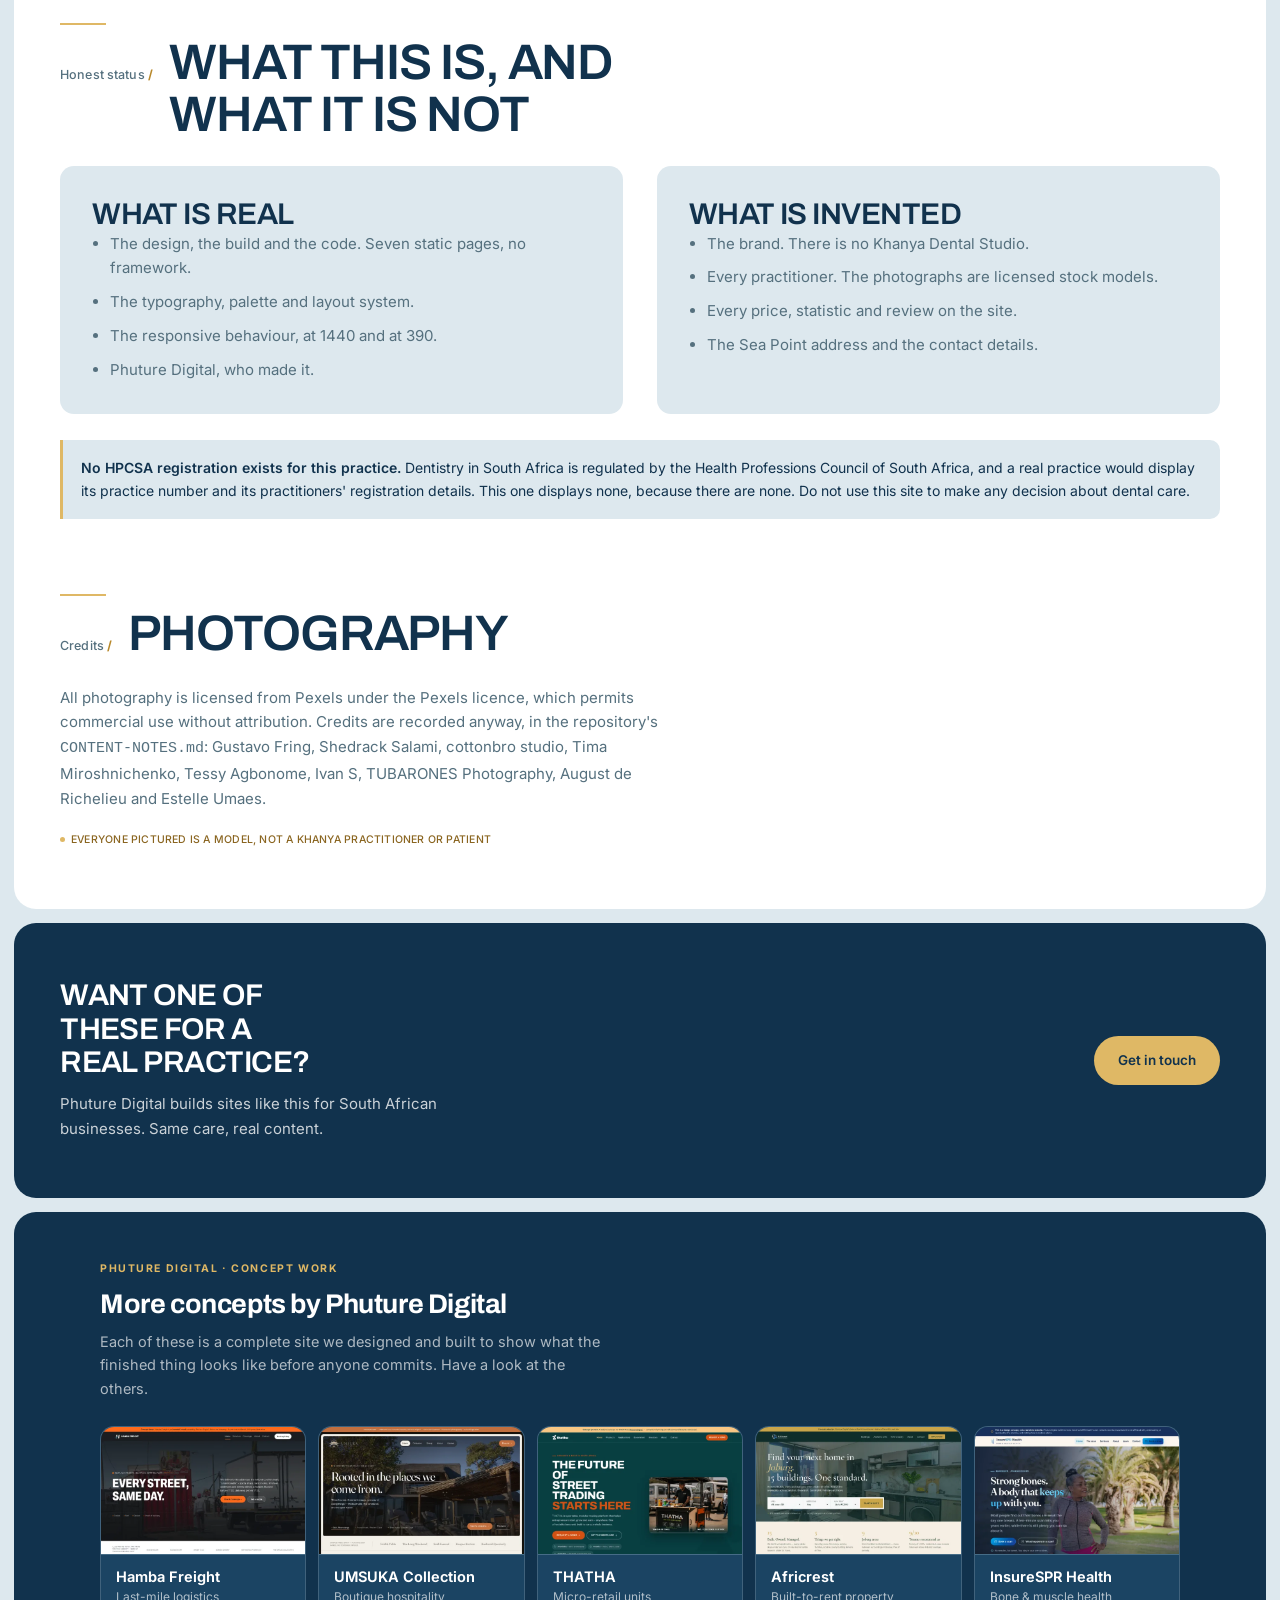
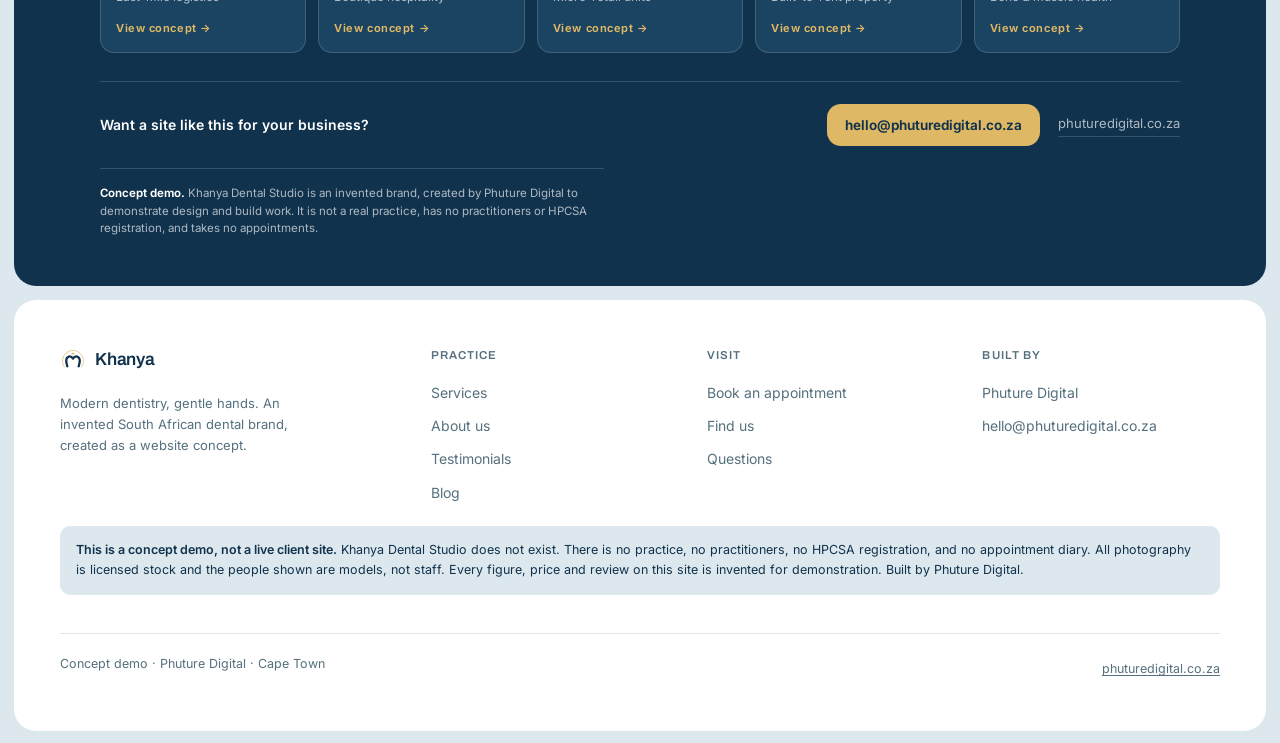
==== commit febfd2c9: "Add InsureSPR Health as the sixth concept in the network block InsureSPR Health is a bone and muscle" ====
--- a/about.html
+++ b/about.html
@@ -213,6 +213,9 @@
 
 
 
+
+
+
 <!-- pd-network:start -->
 <section class="pd-network" aria-labelledby="pd-network-title">
   <div class="pd-network-inner">
@@ -248,7 +251,7 @@
                  width="640" height="400" loading="lazy" decoding="async">
             <span class="pd-network-body">
               <span class="pd-network-name">THATHA</span>
-              <span class="pd-network-sector">Modular trading units</span>
+              <span class="pd-network-sector">Micro-retail units</span>
               <span class="pd-network-go">View concept &rarr;</span>
             </span>
           </a>
@@ -260,6 +263,17 @@
             <span class="pd-network-body">
               <span class="pd-network-name">Africrest</span>
               <span class="pd-network-sector">Built-to-rent property</span>
+              <span class="pd-network-go">View concept &rarr;</span>
+            </span>
+          </a>
+        </li>
+        <li class="pd-network-card">
+          <a href="https://insurespr-concept.phuturedigital.co.za">
+            <img class="pd-network-thumb" src="/pd-concepts/insurespr.webp" alt=""
+                 width="640" height="400" loading="lazy" decoding="async">
+            <span class="pd-network-body">
+              <span class="pd-network-name">InsureSPR Health</span>
+              <span class="pd-network-sector">Bone &amp; muscle health</span>
               <span class="pd-network-go">View concept &rarr;</span>
             </span>
           </a>
@@ -274,7 +288,6 @@
   </div>
 </section>
 <!-- pd-network:end -->
-
 <footer class="foot">
     <div class="foot-top">
       <div>
--- a/styles.css
+++ b/styles.css
@@ -1042,7 +1042,10 @@
 }
 .pd-network-grid {
   list-style: none; margin: 0 0 28px; padding: 0;
-  display: grid; grid-template-columns: repeat(auto-fit, minmax(200px, 1fr)); gap: 12px;
+  /* 150px min keeps all four on one row on desktop (auto-fit collapses the empty
+     tracks), goes 2-up on phones instead of a ~1800px stack, and avoids the
+     awkward 3+1 wrap a 200px min produces around tablet width. */
+  display: grid; grid-template-columns: repeat(auto-fit, minmax(150px, 1fr)); gap: 12px;
 }
 .pd-network-card { margin: 0; }
 .pd-network-card a {
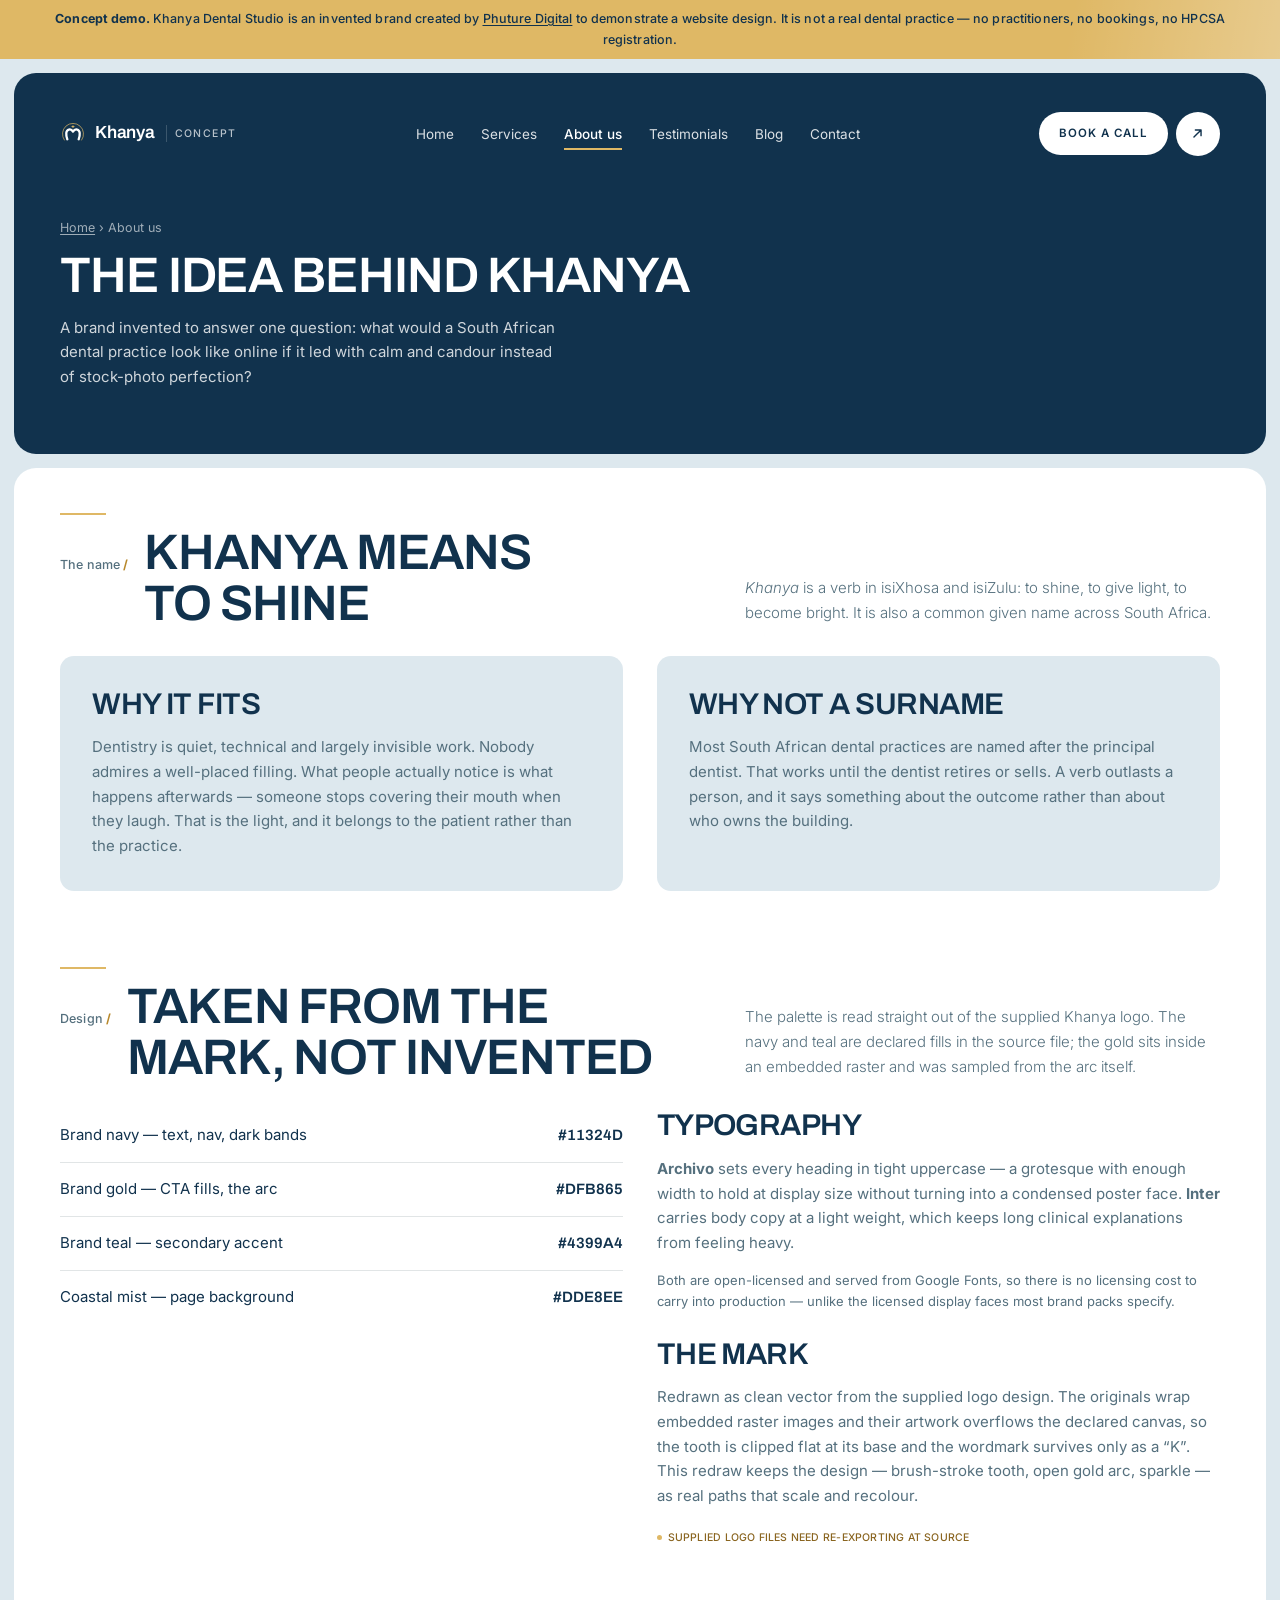
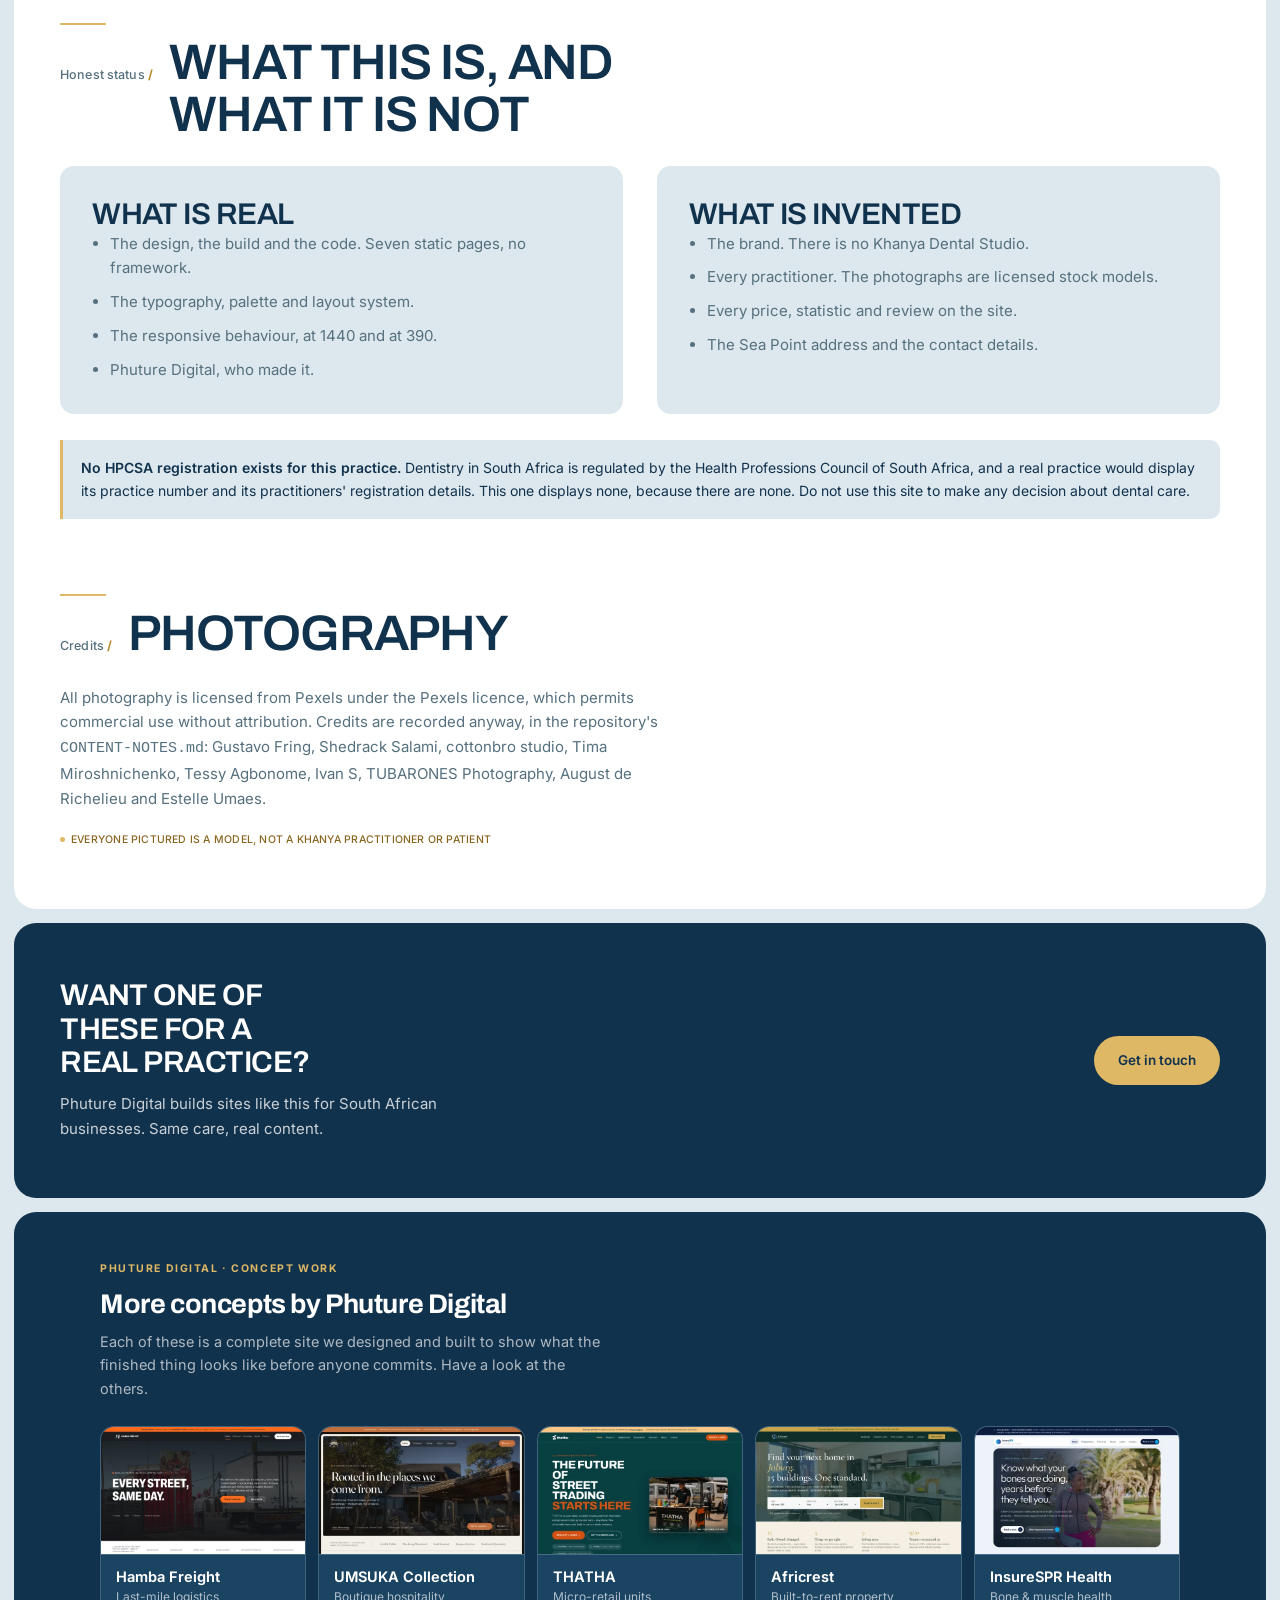
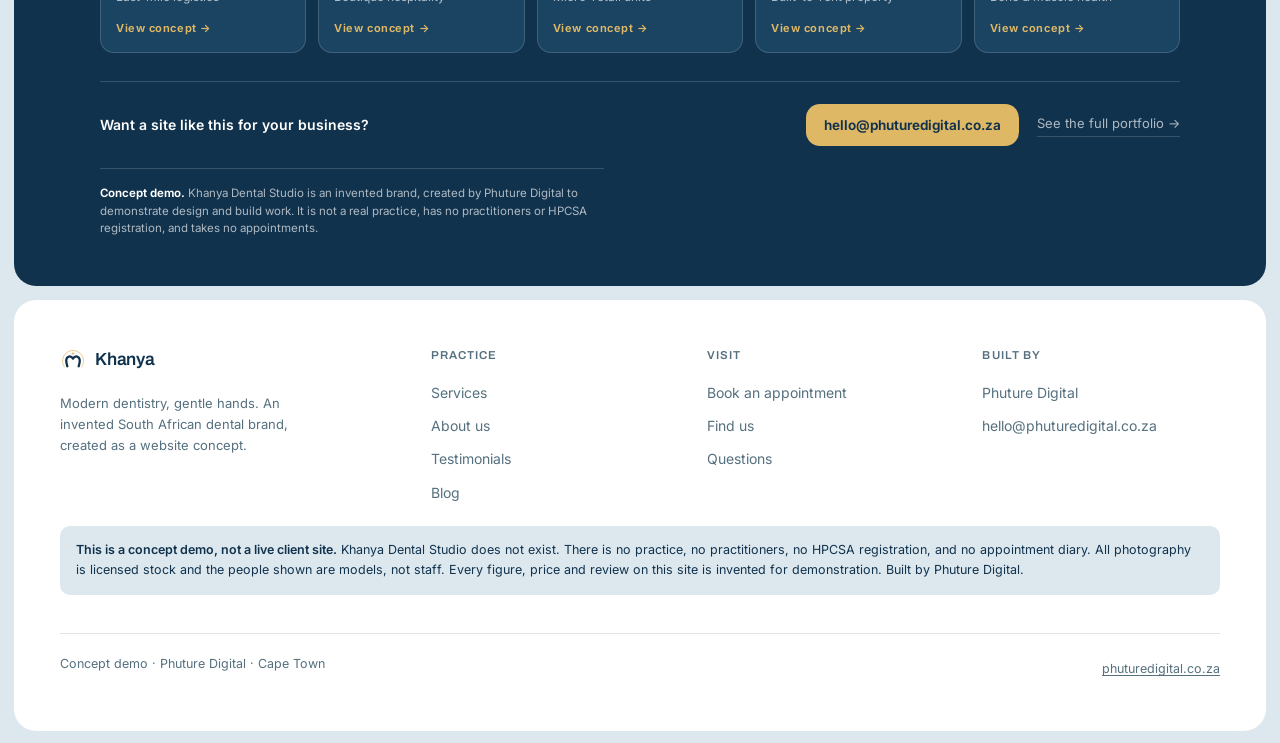
==== commit d08c794a: "chore: point the network block at the Phuture Digital portfolio The pd-network CTA linked the bare d" ====
--- a/about.html
+++ b/about.html
@@ -282,7 +282,7 @@
     <div class="pd-network-cta">
       <p>Want a site like this for your business?</p>
       <a class="pd-network-btn" href="mailto:hello@phuturedigital.co.za">hello@phuturedigital.co.za</a>
-      <a class="pd-network-link" href="https://www.phuturedigital.co.za" rel="noopener">phuturedigital.co.za</a>
+      <a class="pd-network-link" href="https://www.phuturedigital.co.za/portfolio" rel="noopener">See the full portfolio &rarr;</a>
     </div>
     <p class="pd-network-mark"><strong>Concept demo.</strong> Khanya Dental Studio is an invented brand, created by Phuture Digital to demonstrate design and build work. It is not a real practice, has no practitioners or HPCSA registration, and takes no appointments.</p>
   </div>
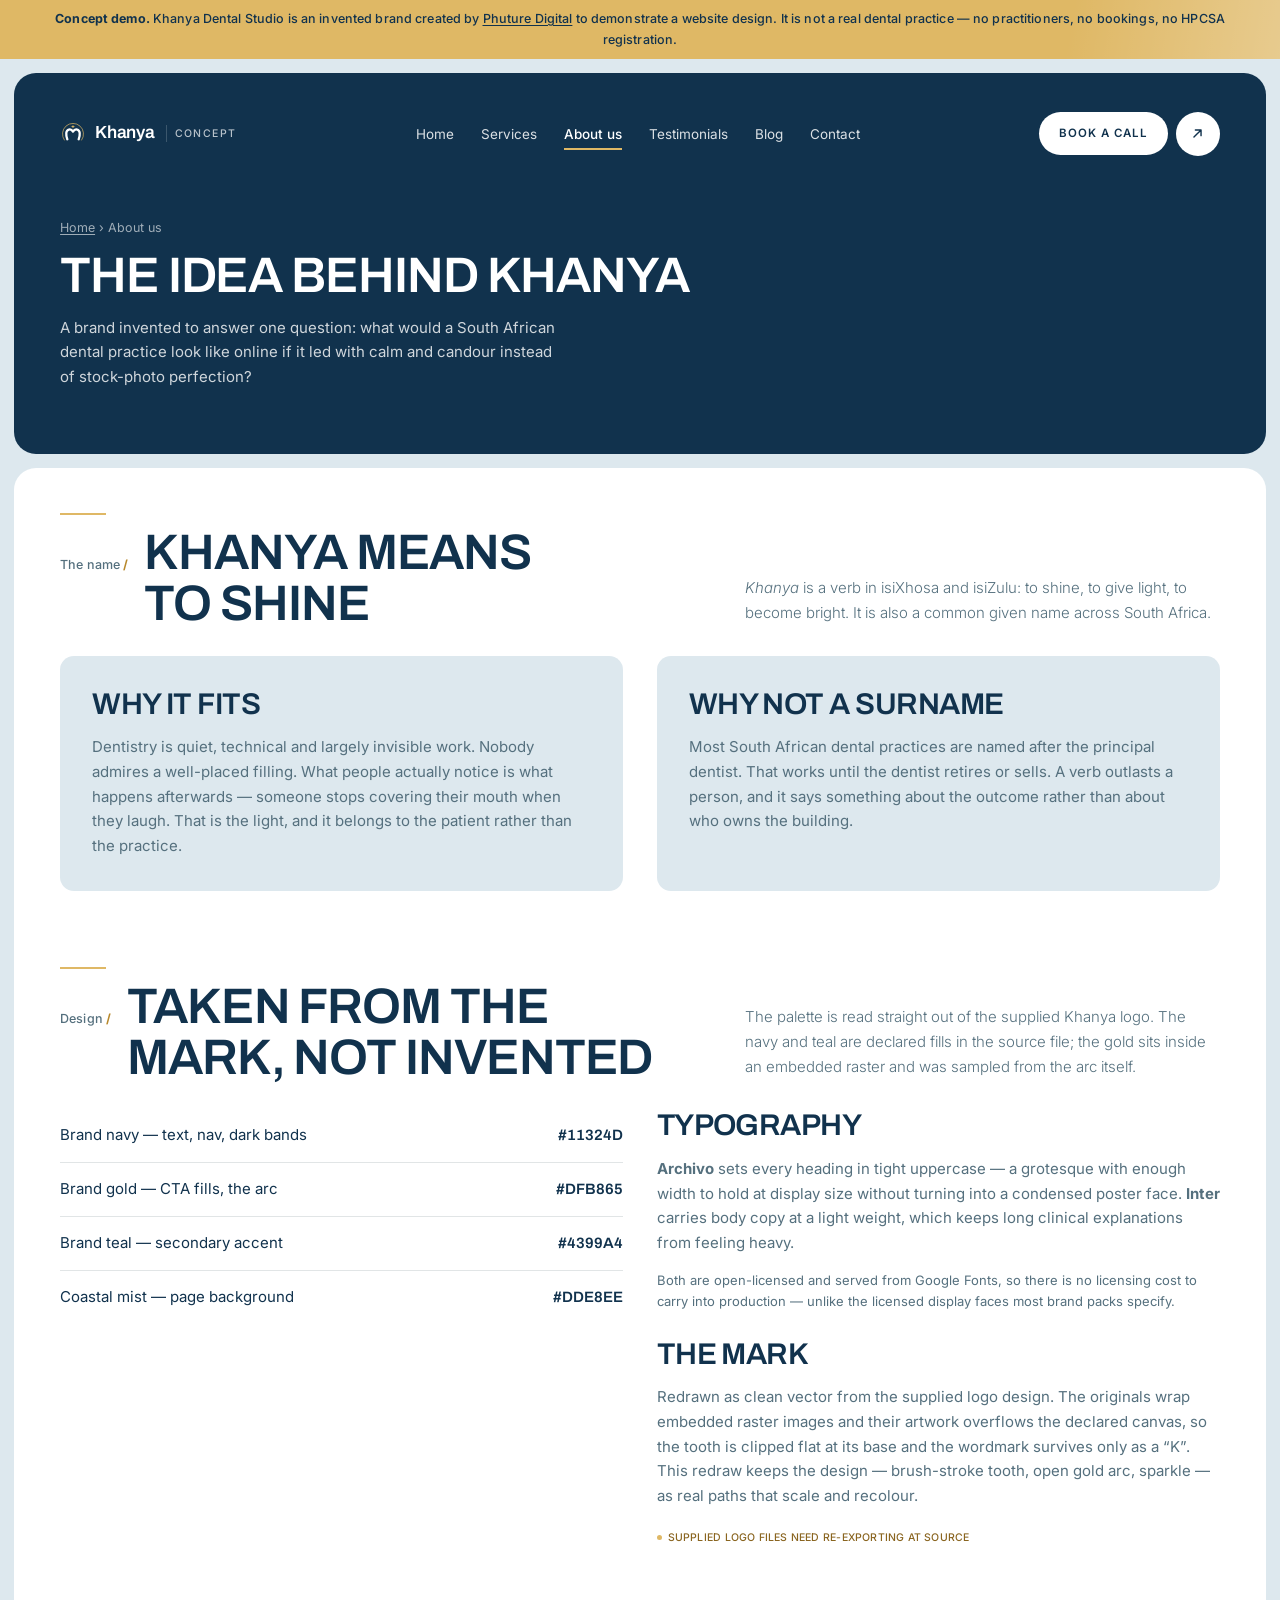
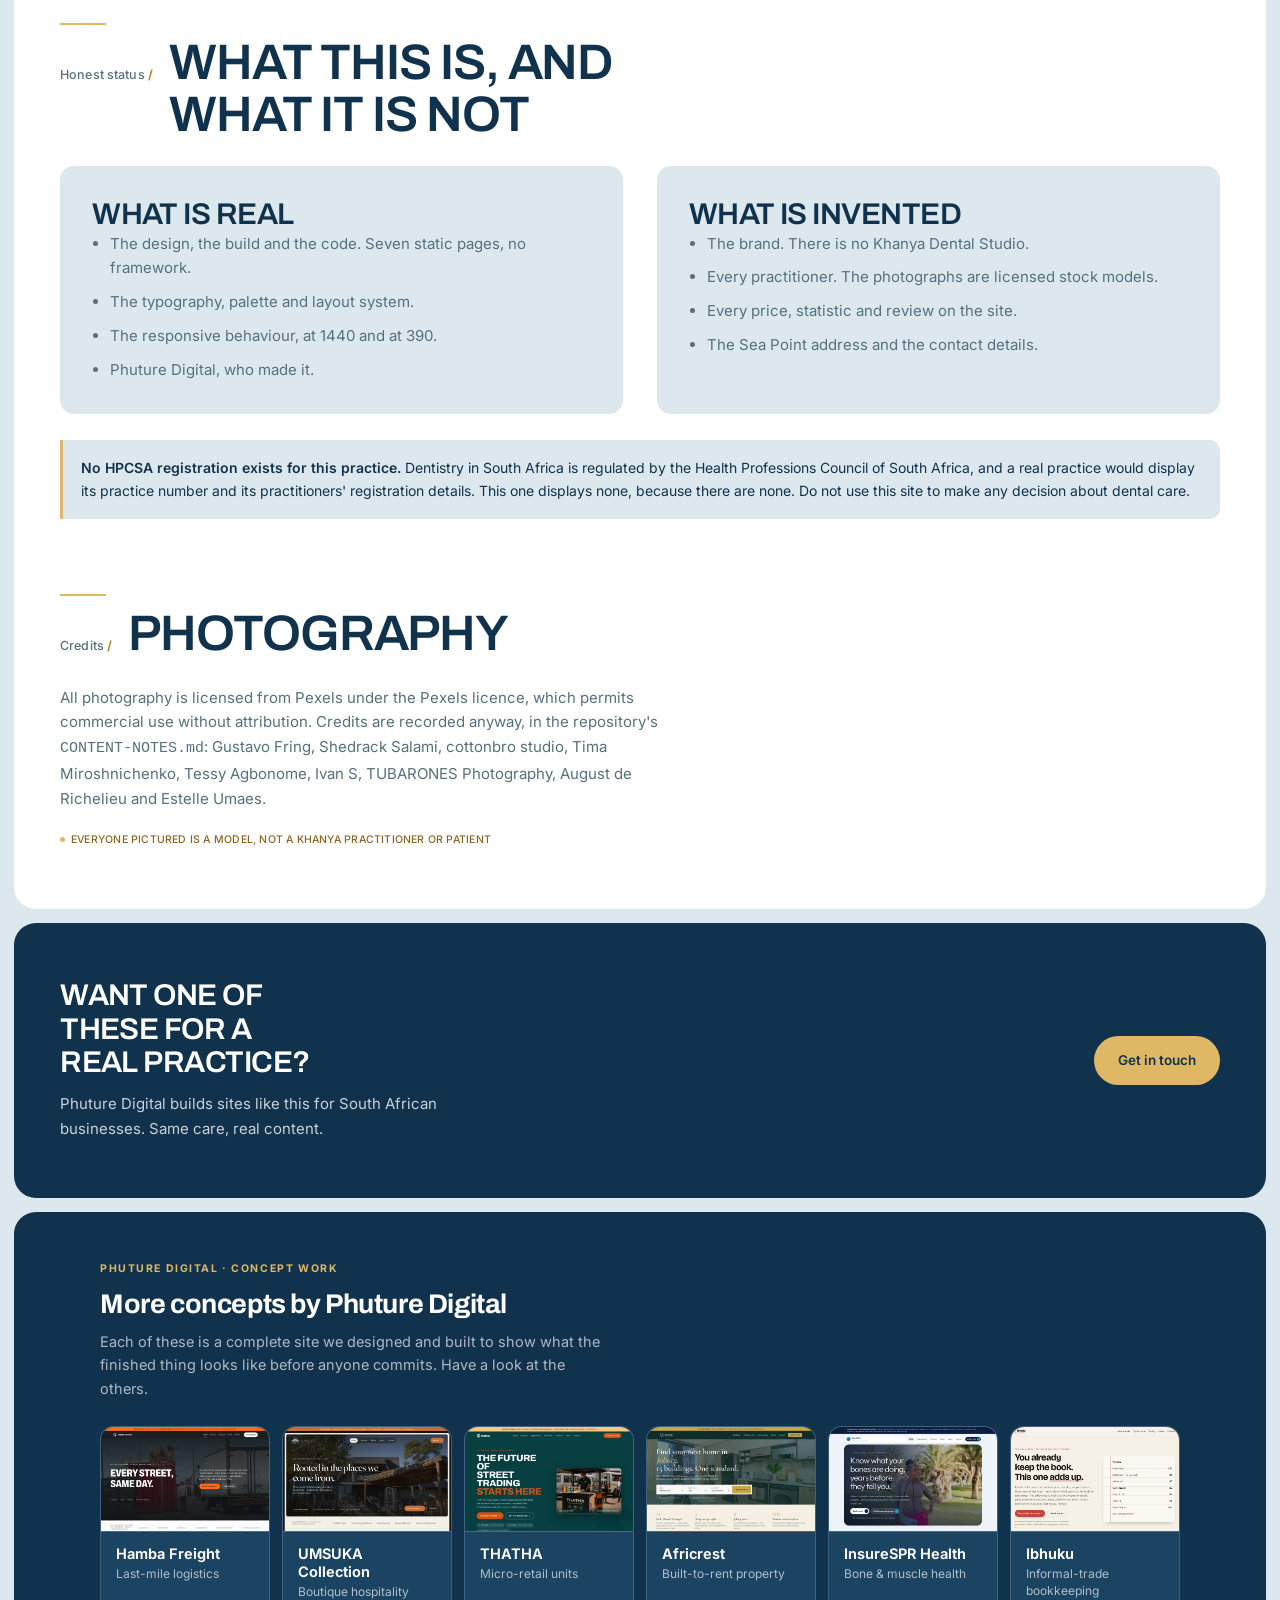
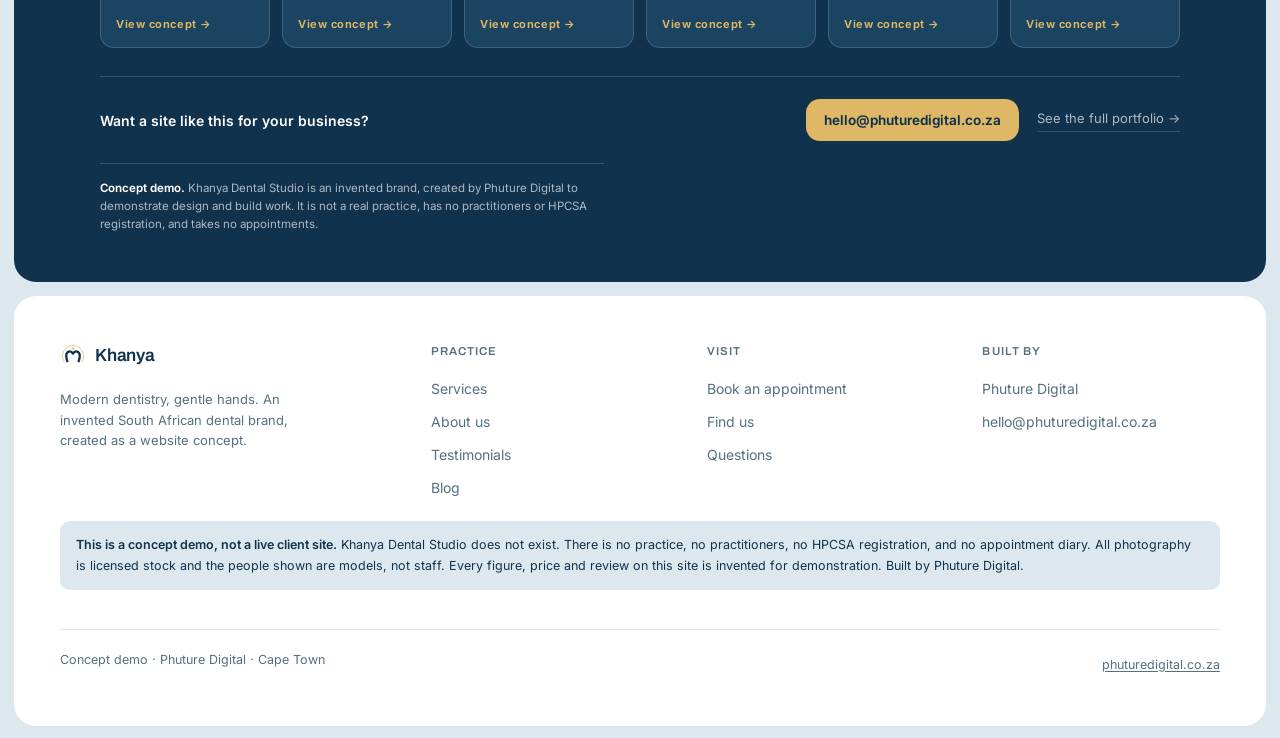
==== commit f9387ab6: "Add Ibhuku to the concept network Seventh concept site: an invented informal-trade bookkeeping produ" ====
--- a/about.html
+++ b/about.html
@@ -278,6 +278,17 @@
             </span>
           </a>
         </li>
+        <li class="pd-network-card">
+          <a href="https://ibhuku-concept.phuturedigital.co.za">
+            <img class="pd-network-thumb" src="/pd-concepts/ibhuku.webp" alt=""
+                 width="640" height="400" loading="lazy" decoding="async">
+            <span class="pd-network-body">
+              <span class="pd-network-name">Ibhuku</span>
+              <span class="pd-network-sector">Informal-trade bookkeeping</span>
+              <span class="pd-network-go">View concept &rarr;</span>
+            </span>
+          </a>
+        </li>
     </ul>
     <div class="pd-network-cta">
       <p>Want a site like this for your business?</p>
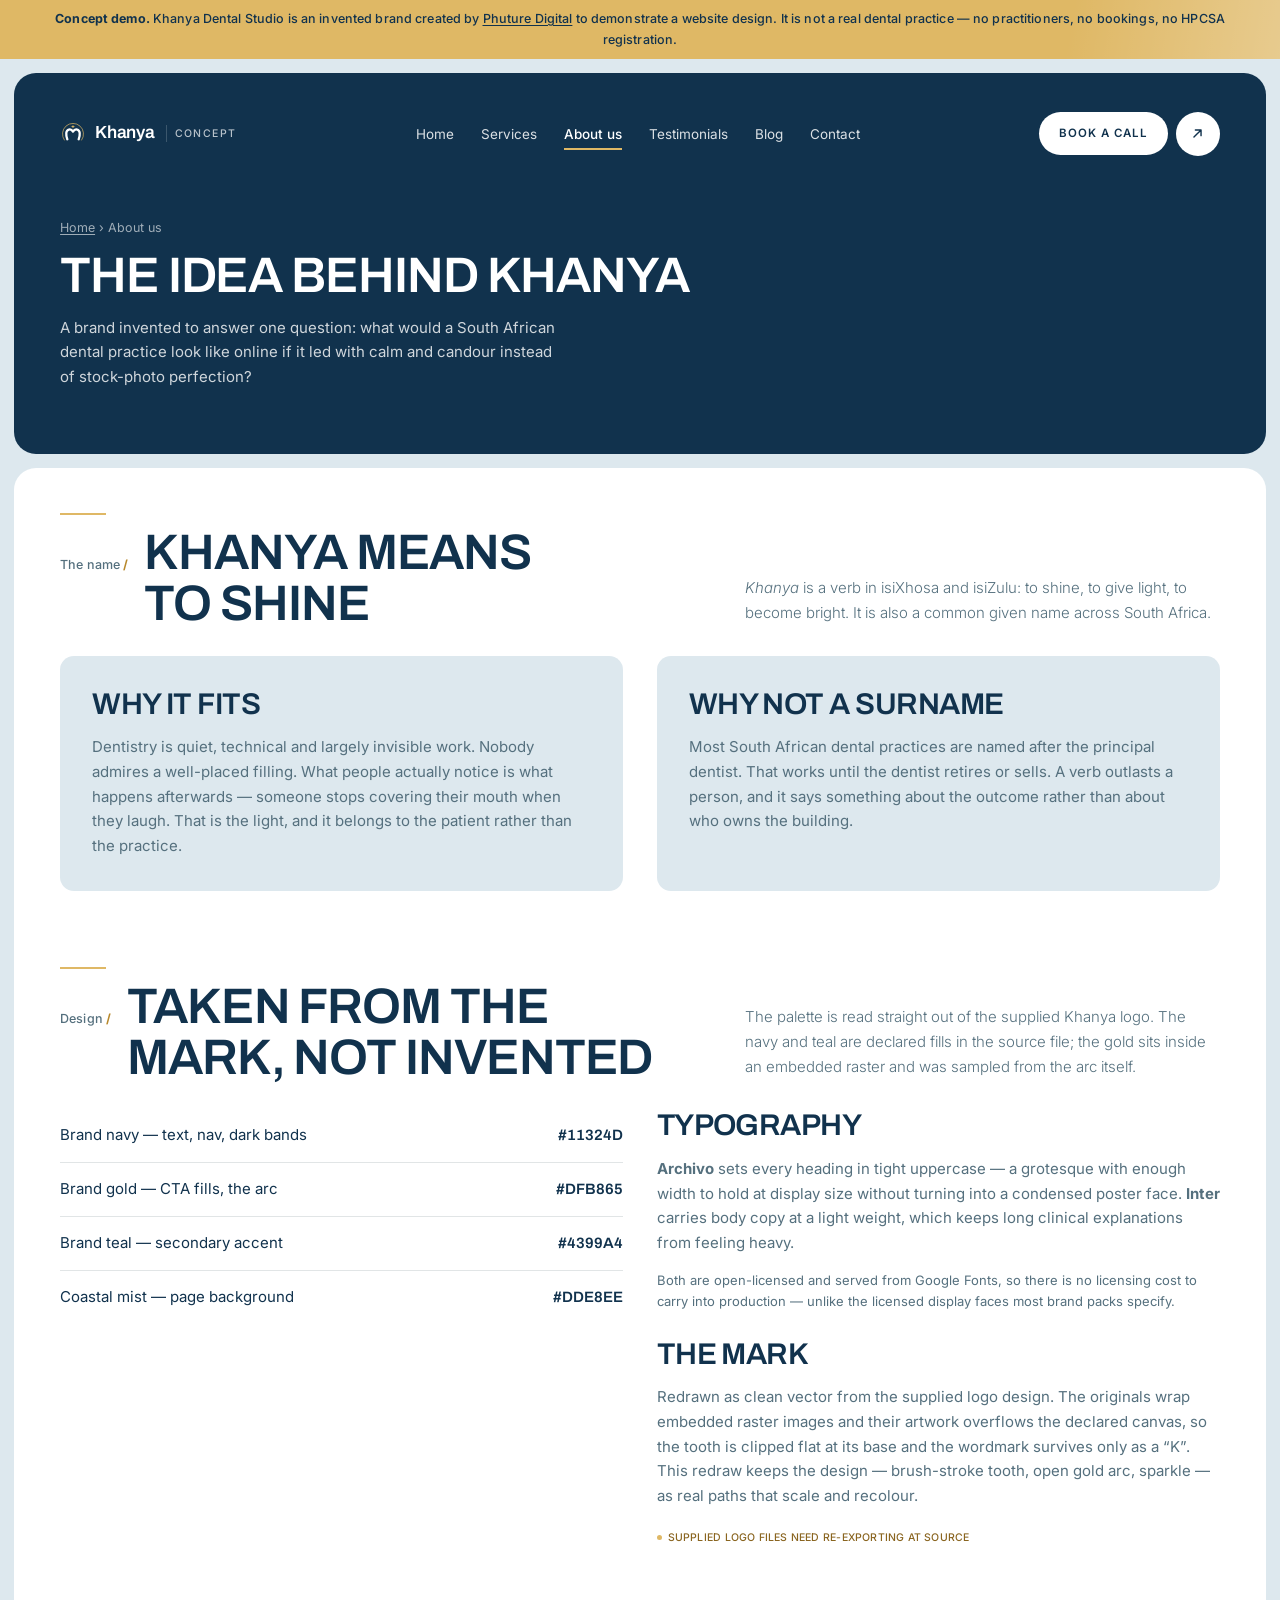
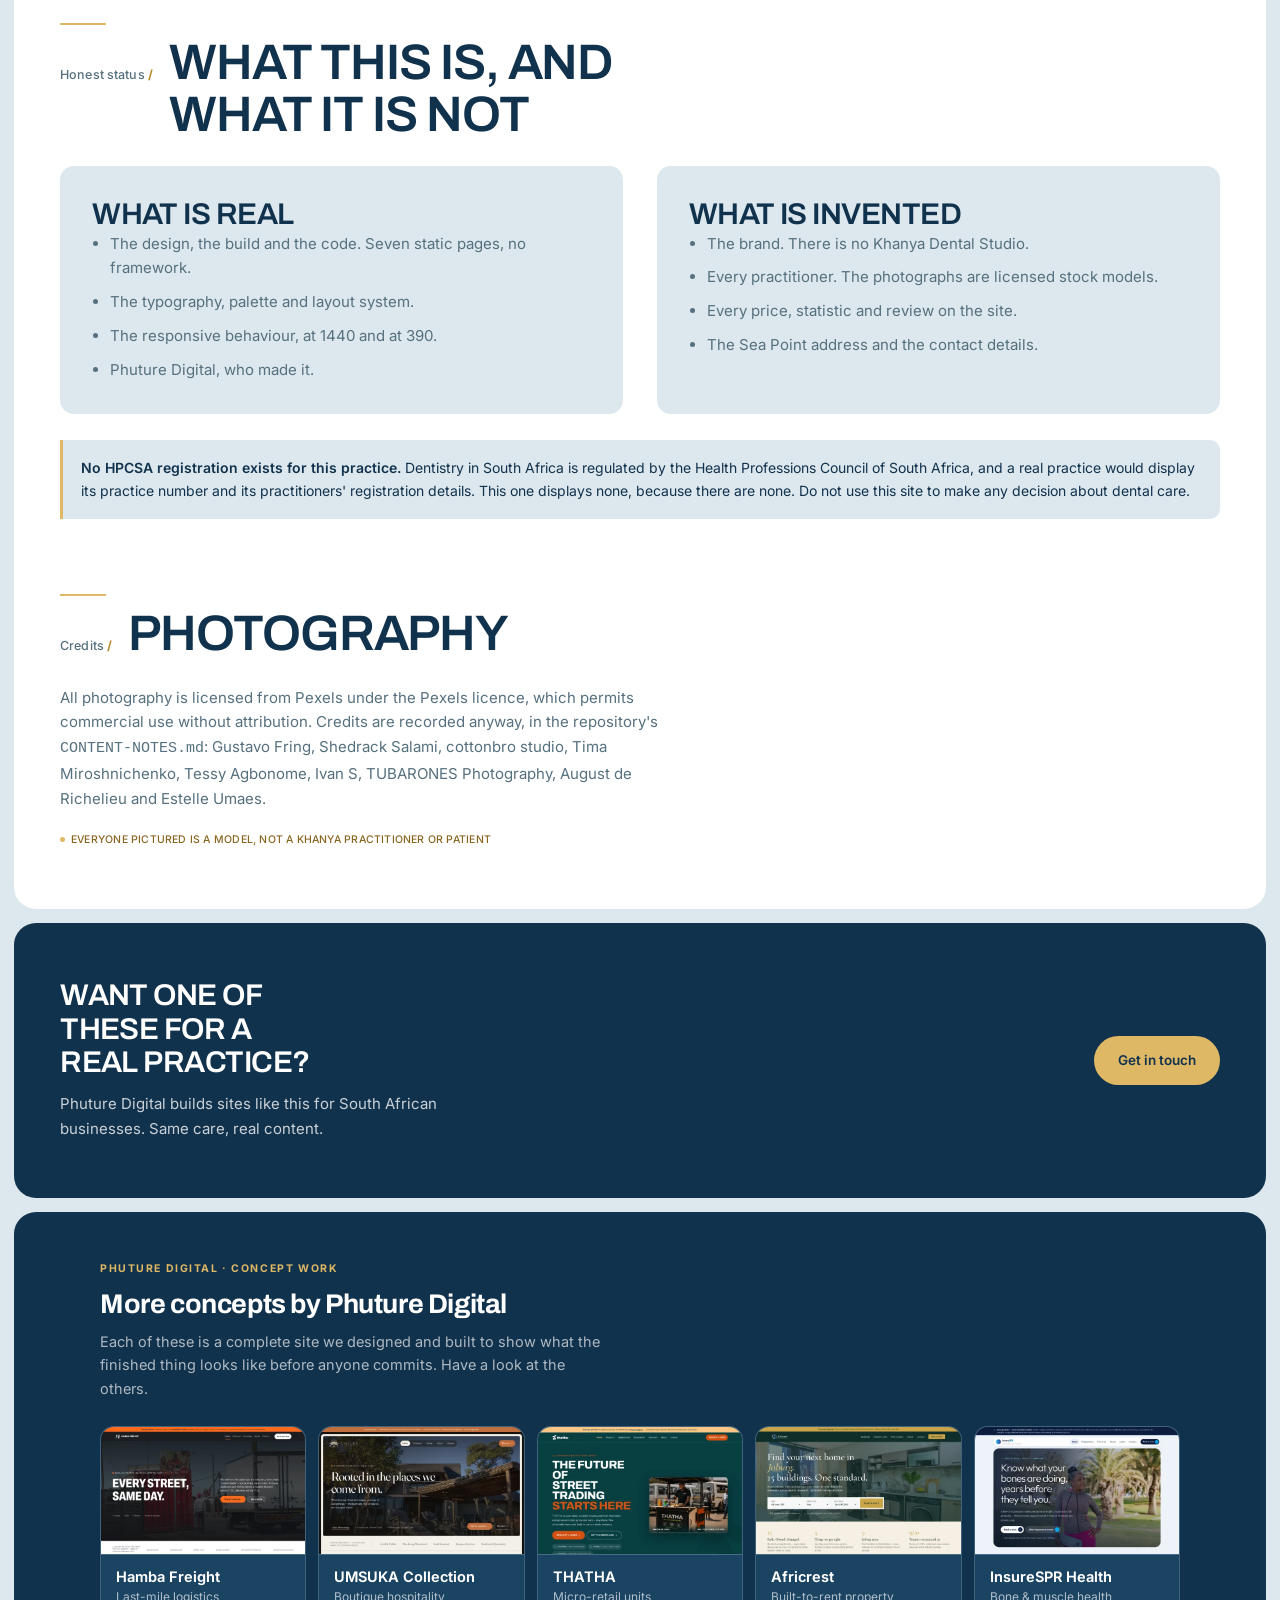
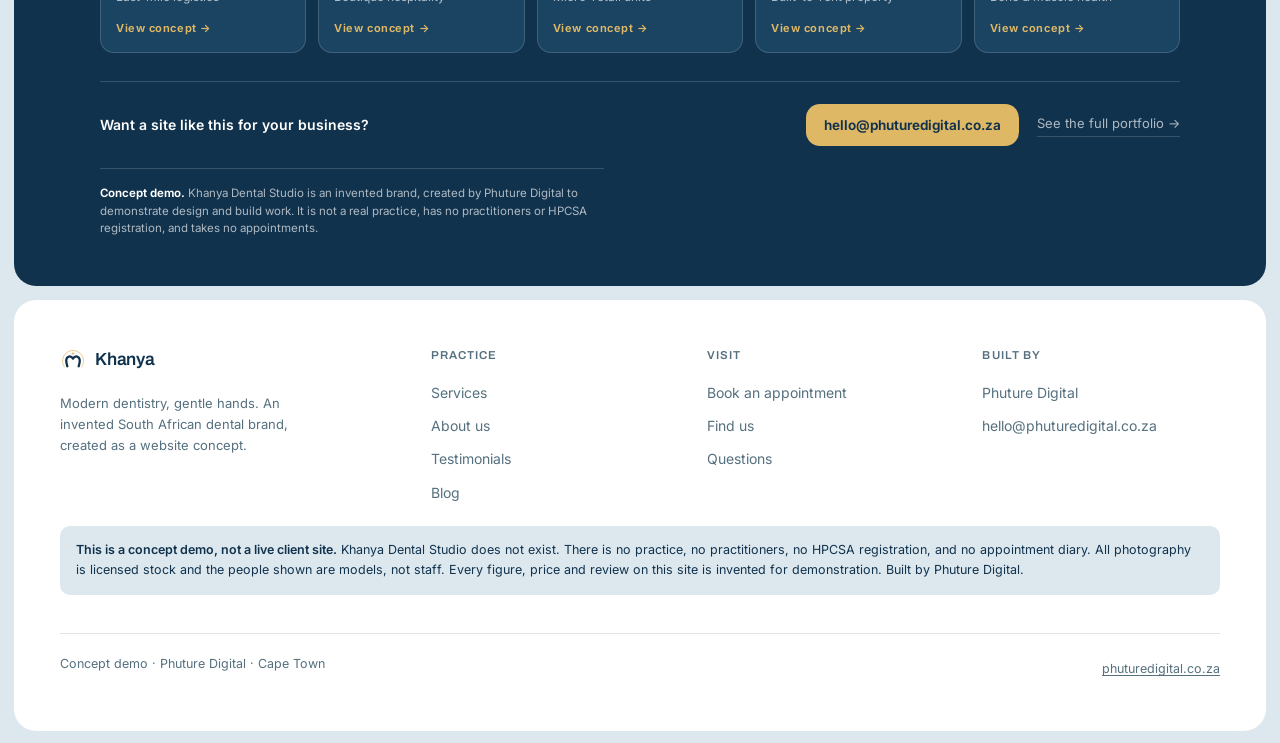
==== commit 7e30d029: "Revert: remove Ibhuku from the concept network The Ibhuku concept has been retired. Removes its card" ====
--- a/about.html
+++ b/about.html
@@ -278,17 +278,6 @@
             </span>
           </a>
         </li>
-        <li class="pd-network-card">
-          <a href="https://ibhuku-concept.phuturedigital.co.za">
-            <img class="pd-network-thumb" src="/pd-concepts/ibhuku.webp" alt=""
-                 width="640" height="400" loading="lazy" decoding="async">
-            <span class="pd-network-body">
-              <span class="pd-network-name">Ibhuku</span>
-              <span class="pd-network-sector">Informal-trade bookkeeping</span>
-              <span class="pd-network-go">View concept &rarr;</span>
-            </span>
-          </a>
-        </li>
     </ul>
     <div class="pd-network-cta">
       <p>Want a site like this for your business?</p>
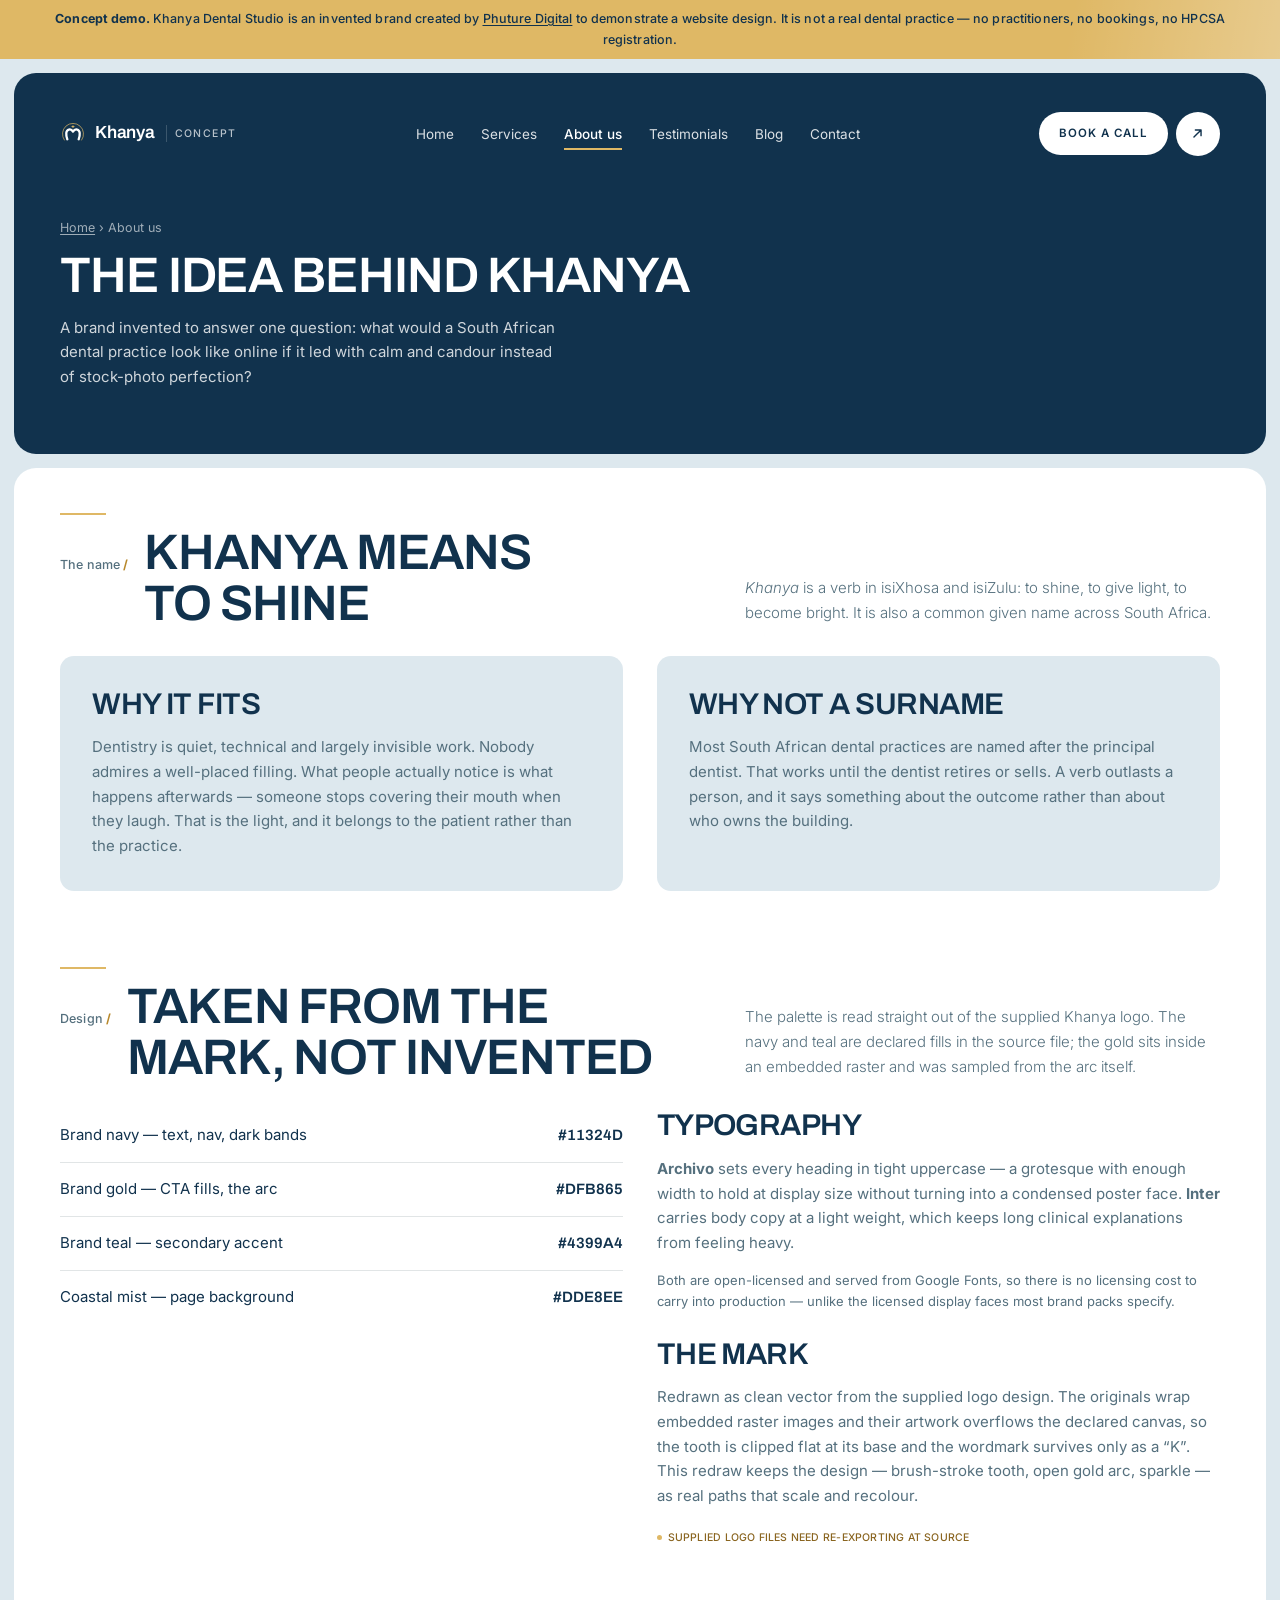
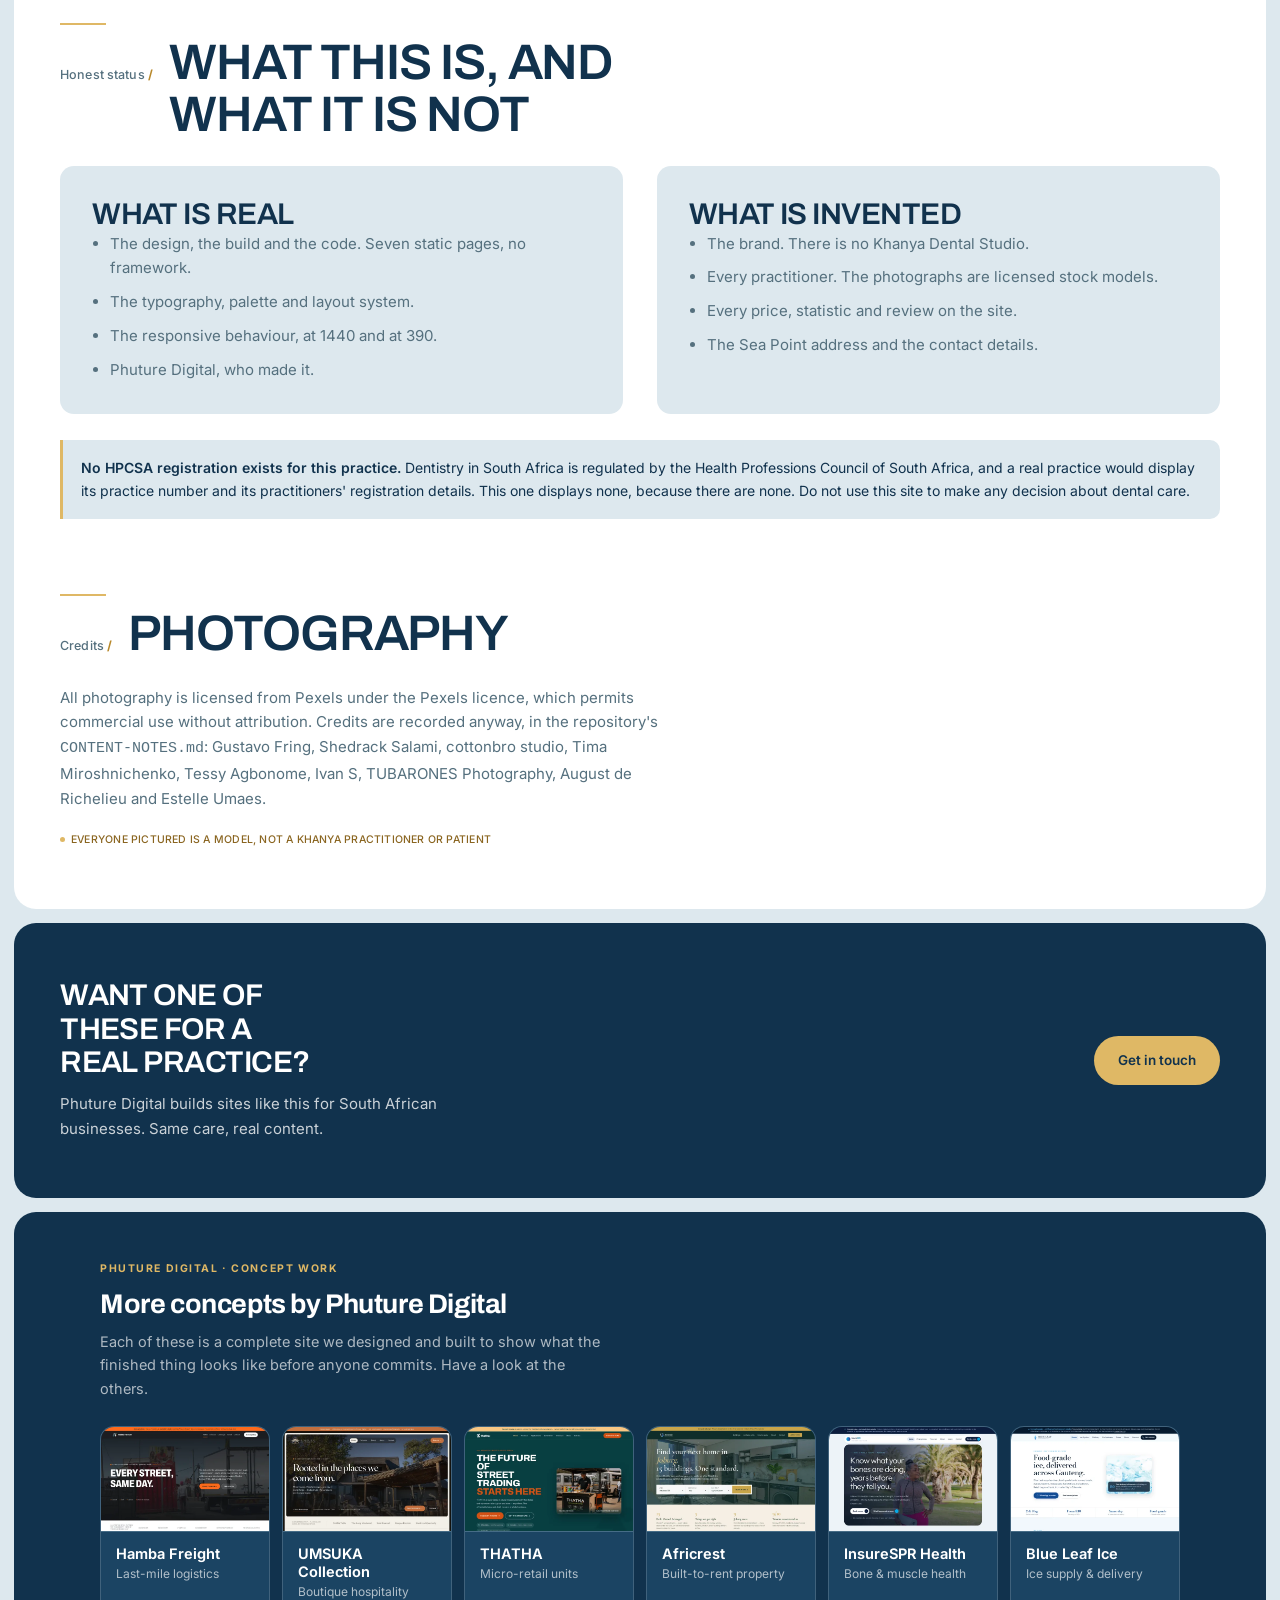
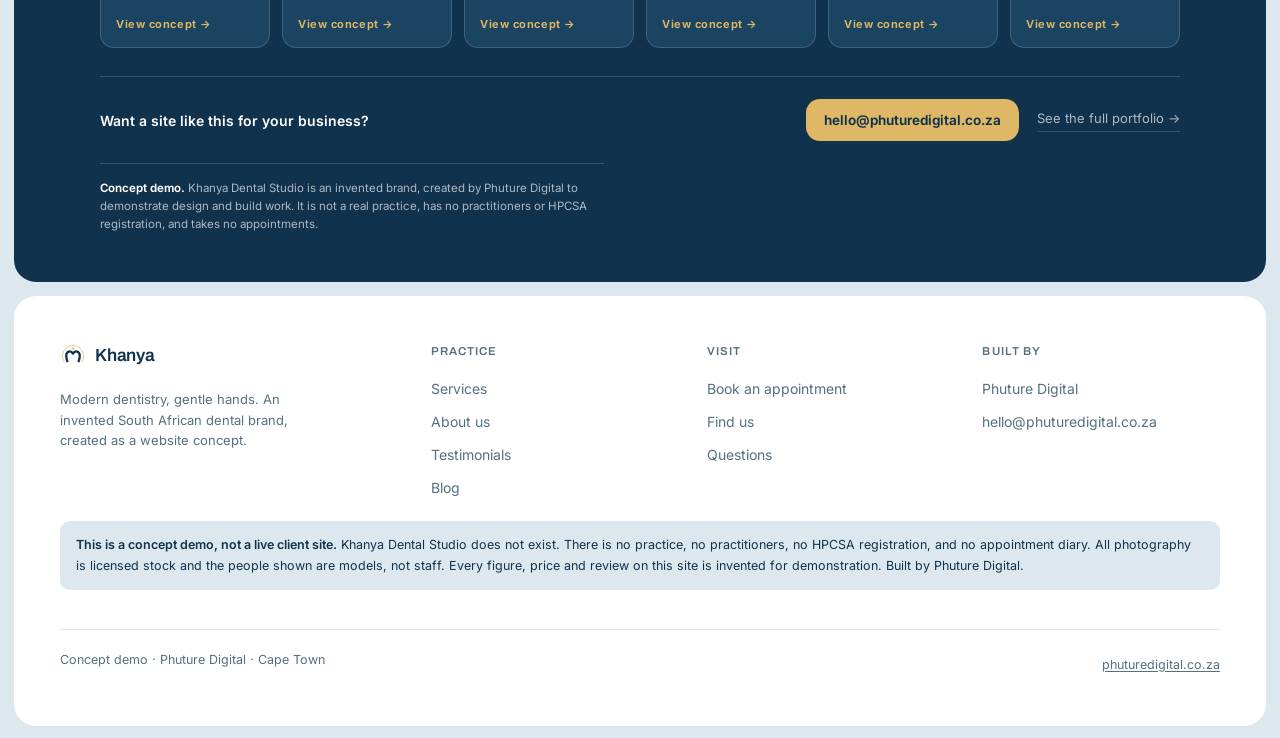
==== commit cccc8974: "Add Blue Leaf Ice to the concept network Seventh concept site joins the cross-link block: Blue Leaf " ====
--- a/about.html
+++ b/about.html
@@ -216,6 +216,7 @@
 
 
 
+
 <!-- pd-network:start -->
 <section class="pd-network" aria-labelledby="pd-network-title">
   <div class="pd-network-inner">
@@ -274,6 +275,17 @@
             <span class="pd-network-body">
               <span class="pd-network-name">InsureSPR Health</span>
               <span class="pd-network-sector">Bone &amp; muscle health</span>
+              <span class="pd-network-go">View concept &rarr;</span>
+            </span>
+          </a>
+        </li>
+        <li class="pd-network-card">
+          <a href="https://blueleaf-concept.phuturedigital.co.za">
+            <img class="pd-network-thumb" src="/pd-concepts/blueleaf.webp" alt=""
+                 width="640" height="400" loading="lazy" decoding="async">
+            <span class="pd-network-body">
+              <span class="pd-network-name">Blue Leaf Ice</span>
+              <span class="pd-network-sector">Ice supply &amp; delivery</span>
               <span class="pd-network-go">View concept &rarr;</span>
             </span>
           </a>
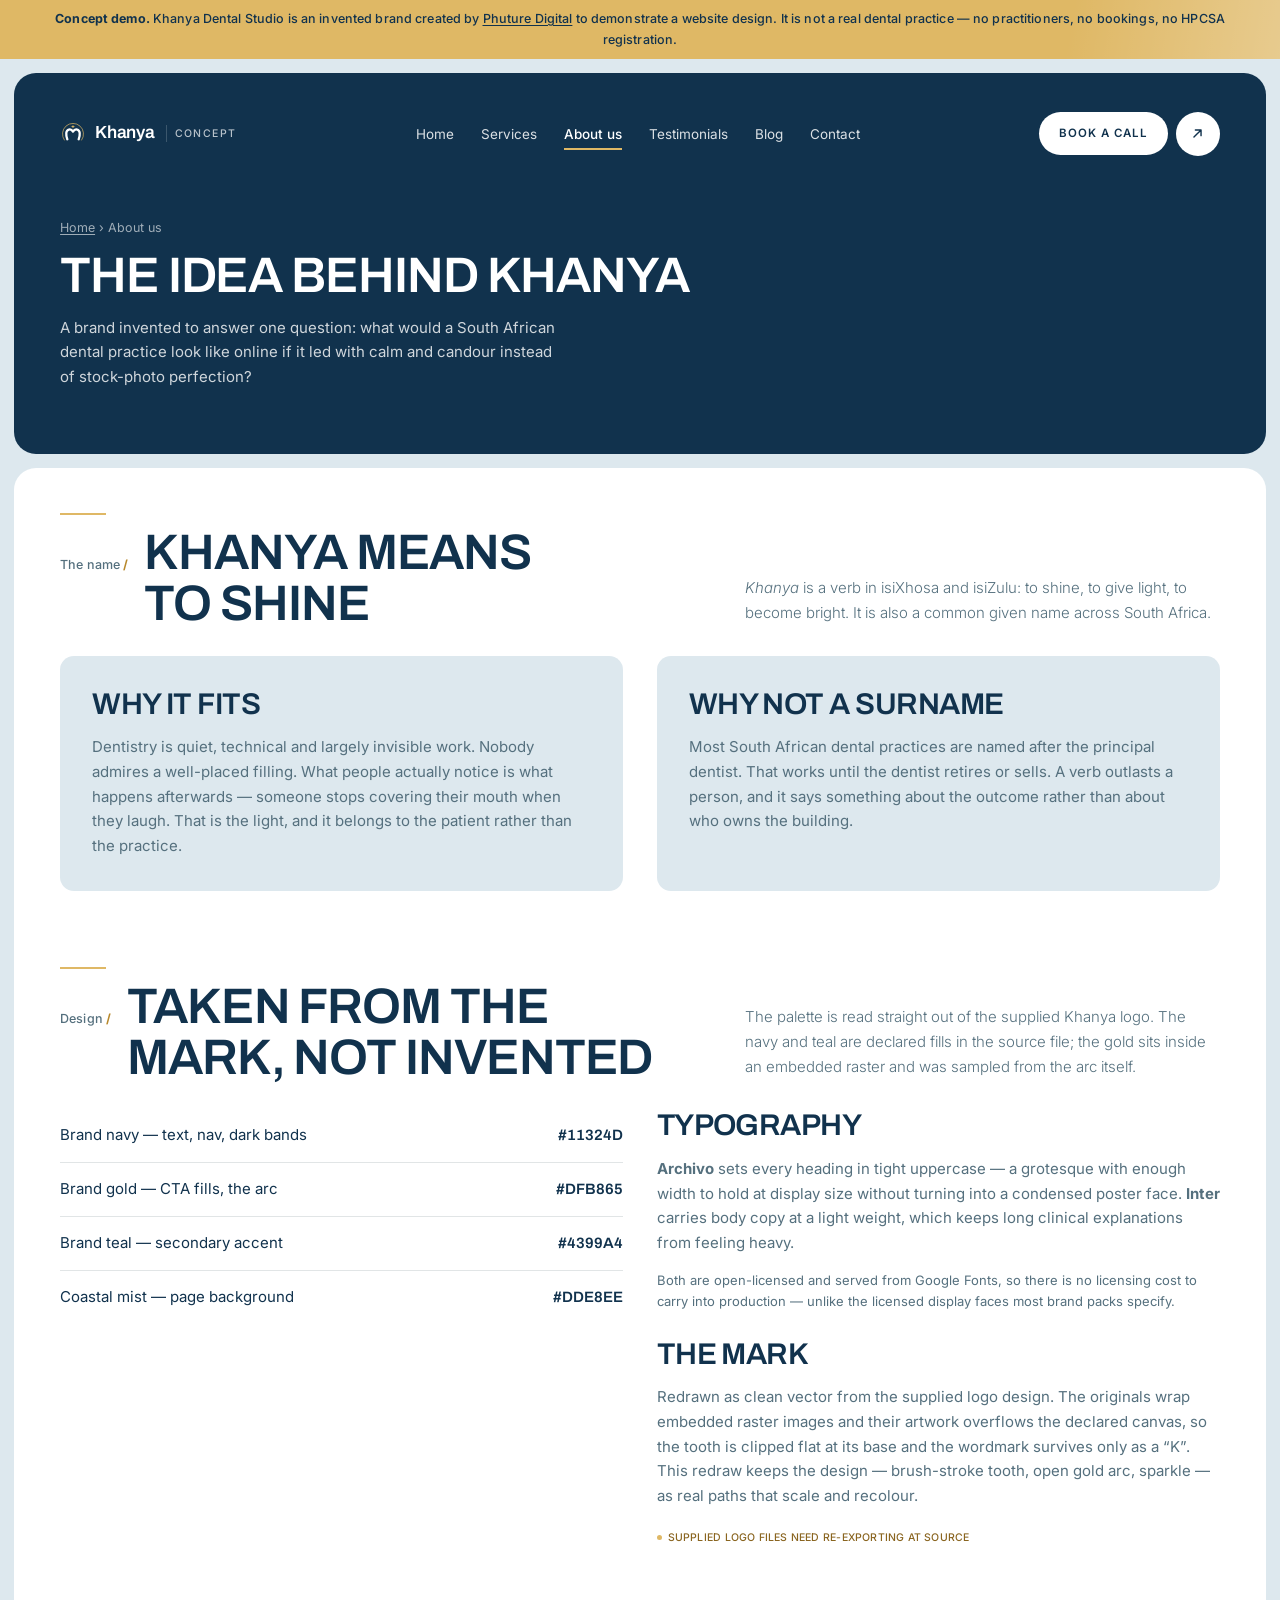
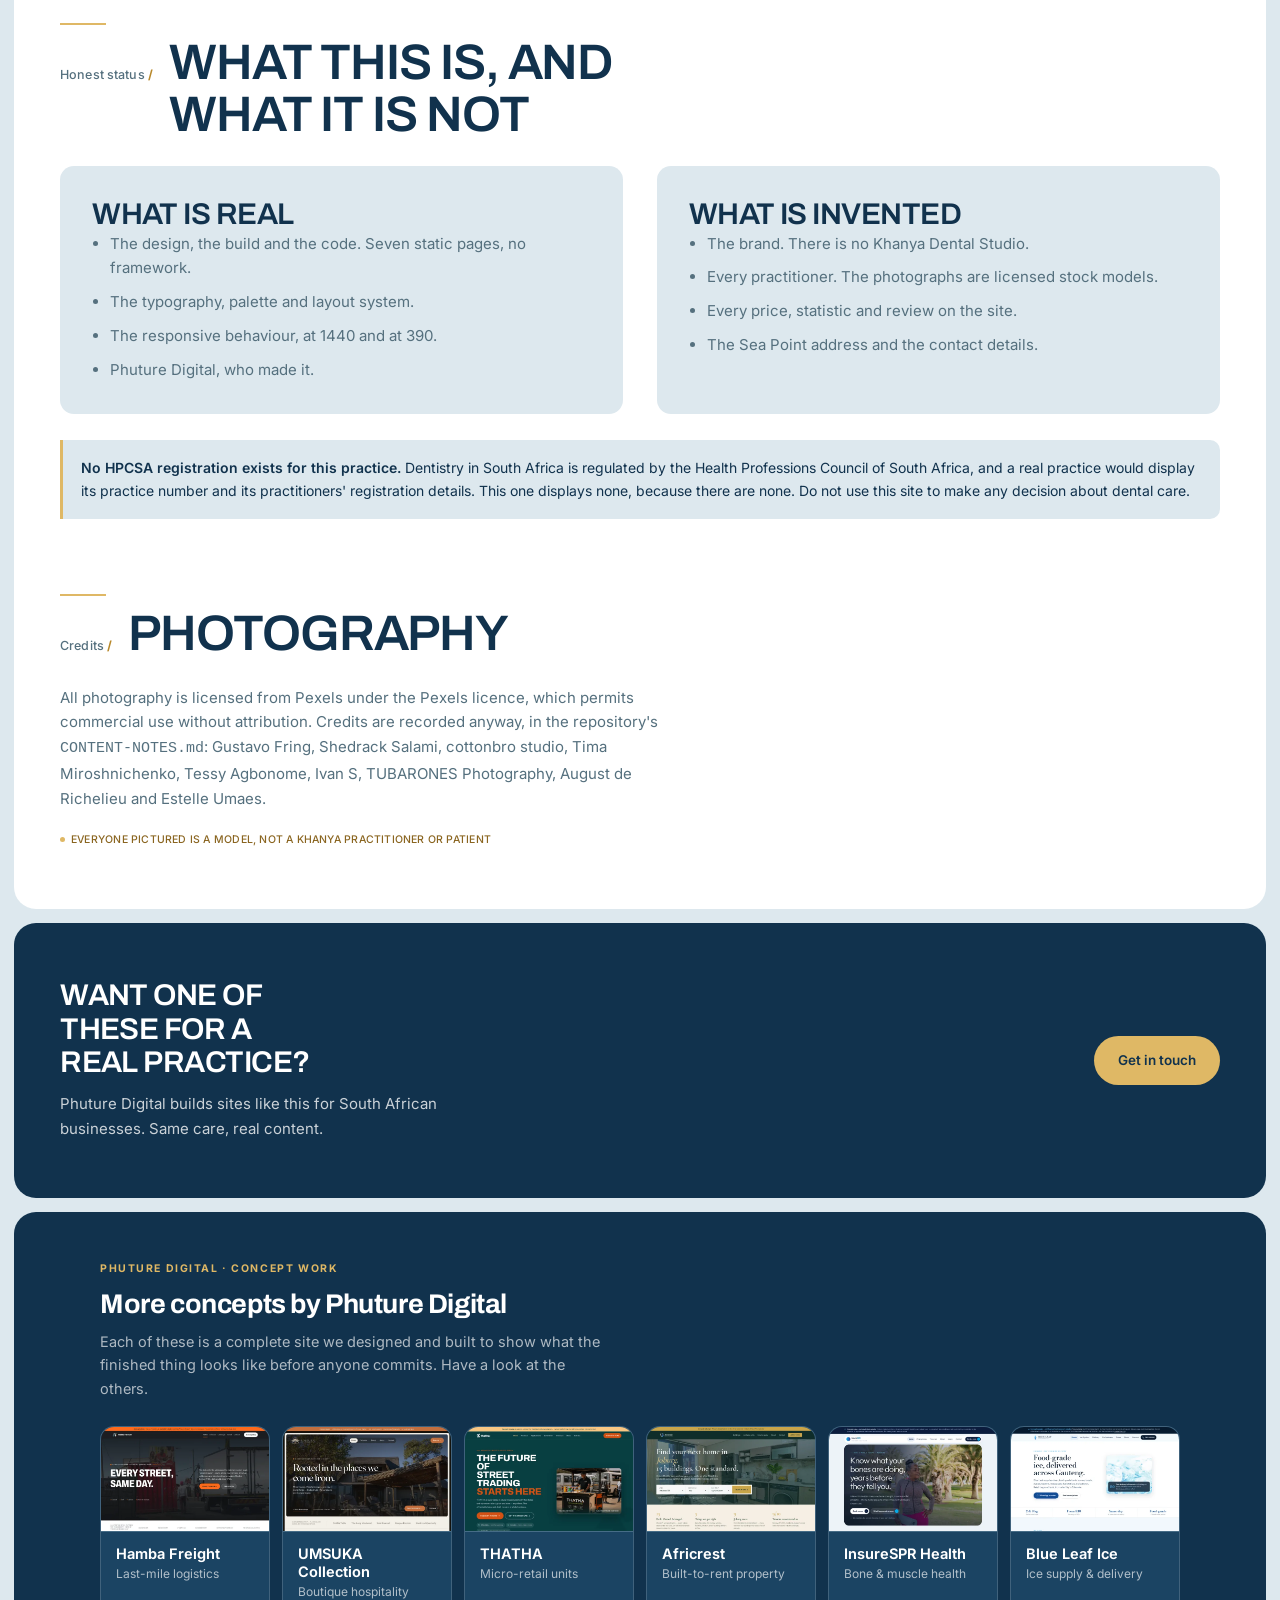
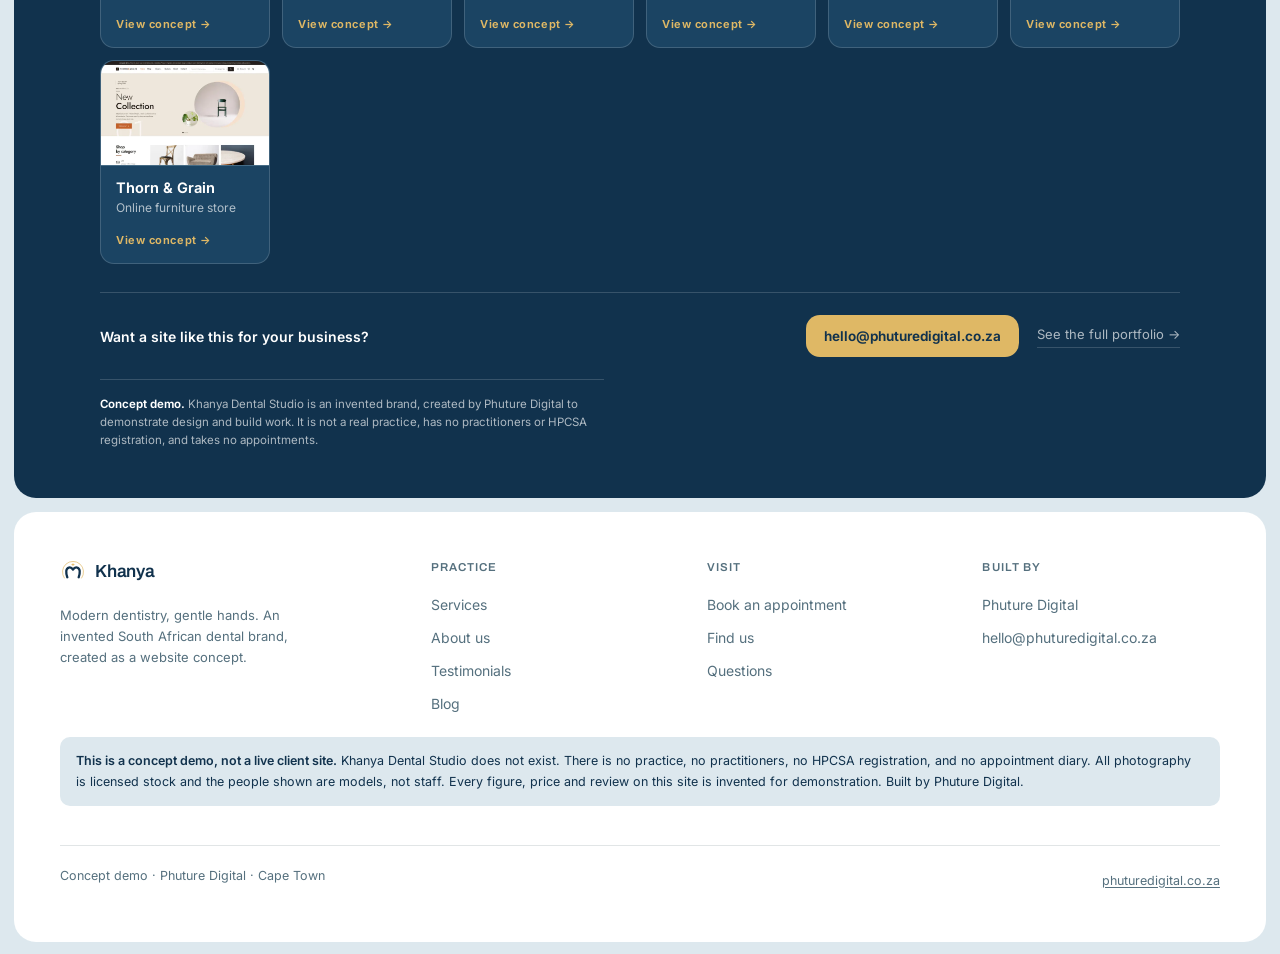
==== commit 9050fa69: "Add Thorn & Grain to the concept network Adds its card and thumbnail to every page carrying the shar" ====
--- a/about.html
+++ b/about.html
@@ -290,6 +290,17 @@
             </span>
           </a>
         </li>
+        <li class="pd-network-card">
+          <a href="https://thorn-grain-concept.phuturedigital.co.za">
+            <img class="pd-network-thumb" src="/pd-concepts/thorn-grain.webp" alt=""
+                 width="640" height="400" loading="lazy" decoding="async">
+            <span class="pd-network-body">
+              <span class="pd-network-name">Thorn &amp; Grain</span>
+              <span class="pd-network-sector">Online furniture store</span>
+              <span class="pd-network-go">View concept &rarr;</span>
+            </span>
+          </a>
+        </li>
     </ul>
     <div class="pd-network-cta">
       <p>Want a site like this for your business?</p>
